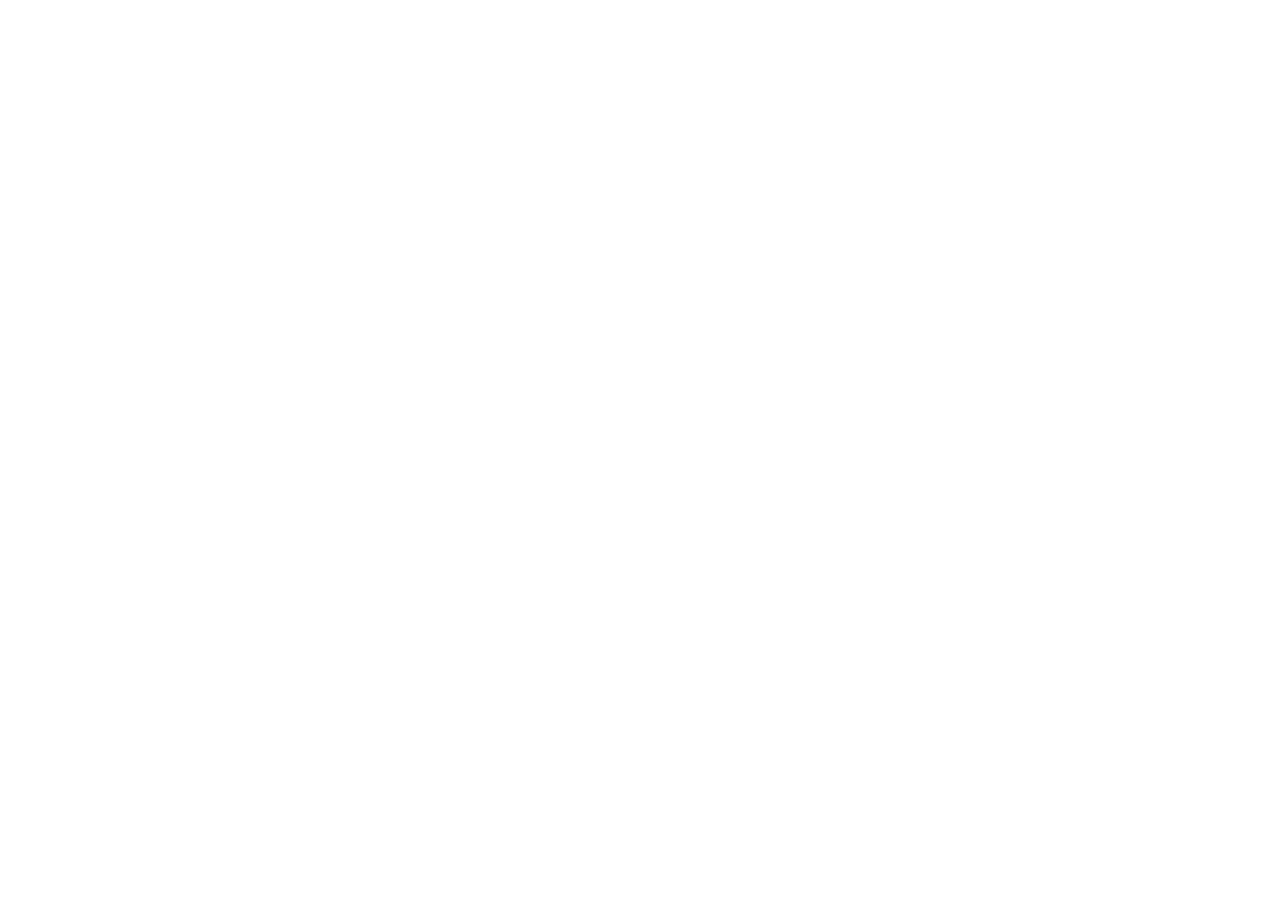
==== index.html @ 711f06e1 "first commit" ====
<!DOCTYPE html>
<html lang="en">

<head>
    <meta charset="UTF-8">
    <meta http-equiv="X-UA-Compatible" content="IE=edge">
    <meta name="viewport" content="width=device-width, initial-scale=1.0">
    <title>Document</title>
</head>

<body>

</body>

</html>
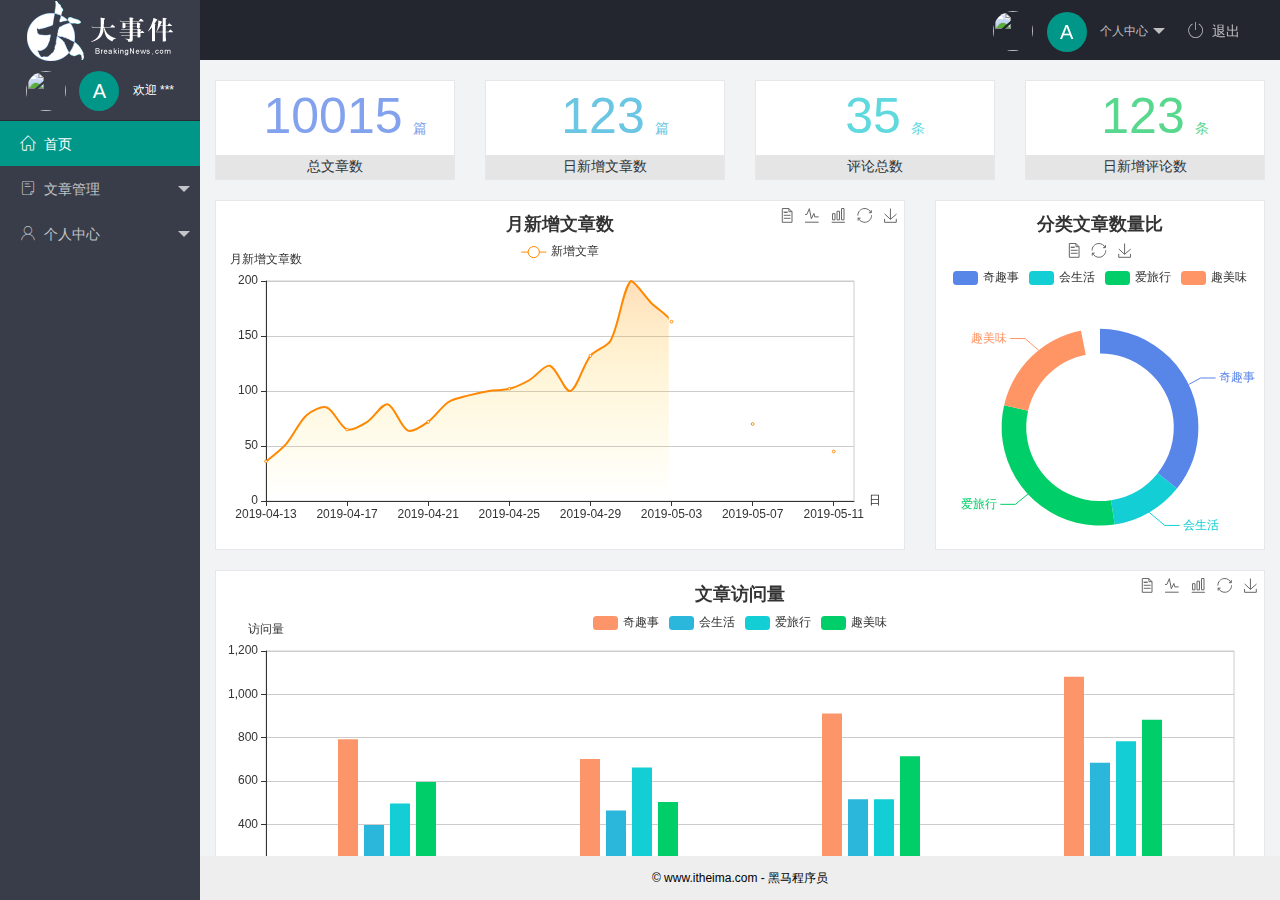
==== commit 2739ff09: "完成了首页制作" ====
--- a/index.html
+++ b/index.html
@@ -6,10 +6,90 @@
     <meta http-equiv="X-UA-Compatible" content="IE=edge">
     <meta name="viewport" content="width=device-width, initial-scale=1.0">
     <title>Document</title>
+    <link rel="stylesheet" href="./assets/lib/layui/css/layui.css">
+    <link rel="stylesheet" href="./assets/fonts/iconfont.css">
+    <link rel="stylesheet" href="./assets/css/index.css">
 </head>
 
 <body>
+    <div class="layui-layout layui-layout-admin">
+        <div class="layui-header">
+            <div class="layui-logo layui-hide-xs layui-bg-black">
+                <img src="./assets/images/logo.png" alt="">
+            </div>
+            <!-- 头部区域（可配合layui 已有的水平导航） -->
+            <ul class="layui-nav layui-layout-right">
+                <li class="layui-nav-item layui-hide layui-show-md-inline-block">
+                    <a class="userinfo" href="javascript:;">
+                        <img src="//tva1.sinaimg.cn/crop.0.0.118.118.180/5db11ff4gw1e77d3nqrv8j203b03cweg.jpg"
+                            class="layui-nav-img">
+                        <span class="text-avatar">A</span>
+                        个人中心
+                    </a>
+                    <dl class="layui-nav-child">
+                        <dd><a href="">基本资料</a></dd>
+                        <dd><a href="">更换头像</a></dd>
+                        <dd><a href="">重置密码</a></dd>
+                    </dl>
+                </li>
+                <li class="layui-nav-item" lay-header-event="menuRight" lay-unselect>
+                    <a href="javascript:;" id="btnLogout">
+                        <span class="iconfont icon-tuichu"></span>退出
+                    </a>
+                </li>
+            </ul>
+        </div>
 
+        <div class="layui-side layui-bg-black">
+            <div class="layui-side-scroll">
+                <div class="userinfo">
+                    <img src="//tva1.sinaimg.cn/crop.0.0.118.118.180/5db11ff4gw1e77d3nqrv8j203b03cweg.jpg"
+                        class="layui-nav-img">
+                    <span class="text-avatar">A</span>
+                    <span id="welcome">欢迎 ***</span>
+                </div>
+                <!-- 左侧导航区域（可配合layui已有的垂直导航） -->
+                <ul class="layui-nav layui-nav-tree" lay-shrink="all">
+                    <li class="layui-nav-item layui-this">
+                        <a href=" ./home/dashboard.html" target="fm">
+                            <span class="iconfont icon-home"></span>首页</a>
+                    </li>
+                    <li class="layui-nav-item">
+                        <a class="" href="javascript:;">
+                            <span class="iconfont icon-16"></span>文章管理</a>
+                        <dl class="layui-nav-child">
+                            <dd><a href="javascript:;"><i class="layui-icon layui-icon-app"></i>文章类别</a></dd>
+                            <dd><a href="javascript:;"><i class="layui-icon layui-icon-app"></i>文章列表</a></dd>
+                            <dd><a href="javascript:;"><i class="layui-icon layui-icon-app"></i>发布文章</a></dd>
+                        </dl>
+                    </li>
+                    <li class="layui-nav-item">
+                        <a href="javascript:;">
+                            <span class="iconfont icon-user"></span>个人中心</a>
+                        <dl class="layui-nav-child">
+                            <dd><a href="javascript:;"><i class="layui-icon layui-icon-app"></i>基本资料</a></dd>
+                            <dd><a href="javascript:;"><i class="layui-icon layui-icon-app"></i>更换头像</a></dd>
+                            <dd><a href="javascript:;"><i class="layui-icon layui-icon-app"></i>重置密码</a></dd>
+                        </dl>
+                    </li>
+                </ul>
+            </div>
+        </div>
+
+        <div class="layui-body">
+            <!-- 内容主体区域 -->
+            <iframe name="fm" src="./home/dashboard.html" frameborder="0"></iframe>
+        </div>
+
+        <div class="layui-footer">
+            <!-- 底部固定区域 -->
+            © www.itheima.com - 黑马程序员
+        </div>
+    </div>
+    <script src="./assets/lib/layui/layui.all.js"></script>
+    <script src="./assets/lib/jquery.js"></script>
+    <script src="./assets/js/baseAPI.js"></script>
+    <script src="./assets/js/index.js"></script>
 </body>
 
 </html>--- a/assets/lib/layui/css/layui.css
+++ b/assets/lib/layui/css/layui.css
@@ -0,0 +1,2 @@
+/** layui-v2.5.5 MIT License By https://www.layui.com */
+ .layui-inline,img{display:inline-block;vertical-align:middle}h1,h2,h3,h4,h5,h6{font-weight:400}.layui-edge,.layui-header,.layui-inline,.layui-main{position:relative}.layui-body,.layui-edge,.layui-elip{overflow:hidden}.layui-btn,.layui-edge,.layui-inline,img{vertical-align:middle}.layui-btn,.layui-disabled,.layui-icon,.layui-unselect{-moz-user-select:none;-webkit-user-select:none;-ms-user-select:none}.layui-elip,.layui-form-checkbox span,.layui-form-pane .layui-form-label{text-overflow:ellipsis;white-space:nowrap}.layui-breadcrumb,.layui-tree-btnGroup{visibility:hidden}blockquote,body,button,dd,div,dl,dt,form,h1,h2,h3,h4,h5,h6,input,li,ol,p,pre,td,textarea,th,ul{margin:0;padding:0;-webkit-tap-highlight-color:rgba(0,0,0,0)}a:active,a:hover{outline:0}img{border:none}li{list-style:none}table{border-collapse:collapse;border-spacing:0}h4,h5,h6{font-size:100%}button,input,optgroup,option,select,textarea{font-family:inherit;font-size:inherit;font-style:inherit;font-weight:inherit;outline:0}pre{white-space:pre-wrap;white-space:-moz-pre-wrap;white-space:-pre-wrap;white-space:-o-pre-wrap;word-wrap:break-word}body{line-height:24px;font:14px Helvetica Neue,Helvetica,PingFang SC,Tahoma,Arial,sans-serif}hr{height:1px;margin:10px 0;border:0;clear:both}a{color:#333;text-decoration:none}a:hover{color:#777}a cite{font-style:normal;*cursor:pointer}.layui-border-box,.layui-border-box *{box-sizing:border-box}.layui-box,.layui-box *{box-sizing:content-box}.layui-clear{clear:both;*zoom:1}.layui-clear:after{content:'\20';clear:both;*zoom:1;display:block;height:0}.layui-inline{*display:inline;*zoom:1}.layui-edge{display:inline-block;width:0;height:0;border-width:6px;border-style:dashed;border-color:transparent}.layui-edge-top{top:-4px;border-bottom-color:#999;border-bottom-style:solid}.layui-edge-right{border-left-color:#999;border-left-style:solid}.layui-edge-bottom{top:2px;border-top-color:#999;border-top-style:solid}.layui-edge-left{border-right-color:#999;border-right-style:solid}.layui-disabled,.layui-disabled:hover{color:#d2d2d2!important;cursor:not-allowed!important}.layui-circle{border-radius:100%}.layui-show{display:block!important}.layui-hide{display:none!important}@font-face{font-family:layui-icon;src:url(../font/iconfont.eot?v=250);src:url(../font/iconfont.eot?v=250#iefix) format('embedded-opentype'),url(../font/iconfont.woff2?v=250) format('woff2'),url(../font/iconfont.woff?v=250) format('woff'),url(../font/iconfont.ttf?v=250) format('truetype'),url(../font/iconfont.svg?v=250#layui-icon) format('svg')}.layui-icon{font-family:layui-icon!important;font-size:16px;font-style:normal;-webkit-font-smoothing:antialiased;-moz-osx-font-smoothing:grayscale}.layui-icon-reply-fill:before{content:"\e611"}.layui-icon-set-fill:before{content:"\e614"}.layui-icon-menu-fill:before{content:"\e60f"}.layui-icon-search:before{content:"\e615"}.layui-icon-share:before{content:"\e641"}.layui-icon-set-sm:before{content:"\e620"}.layui-icon-engine:before{content:"\e628"}.layui-icon-close:before{content:"\1006"}.layui-icon-close-fill:before{content:"\1007"}.layui-icon-chart-screen:before{content:"\e629"}.layui-icon-star:before{content:"\e600"}.layui-icon-circle-dot:before{content:"\e617"}.layui-icon-chat:before{content:"\e606"}.layui-icon-release:before{content:"\e609"}.layui-icon-list:before{content:"\e60a"}.layui-icon-chart:before{content:"\e62c"}.layui-icon-ok-circle:before{content:"\1005"}.layui-icon-layim-theme:before{content:"\e61b"}.layui-icon-table:before{content:"\e62d"}.layui-icon-right:before{content:"\e602"}.layui-icon-left:before{content:"\e603"}.layui-icon-cart-simple:before{content:"\e698"}.layui-icon-face-cry:before{content:"\e69c"}.layui-icon-face-smile:before{content:"\e6af"}.layui-icon-survey:before{content:"\e6b2"}.layui-icon-tree:before{content:"\e62e"}.layui-icon-upload-circle:before{content:"\e62f"}.layui-icon-add-circle:before{content:"\e61f"}.layui-icon-download-circle:before{content:"\e601"}.layui-icon-templeate-1:before{content:"\e630"}.layui-icon-util:before{content:"\e631"}.layui-icon-face-surprised:before{content:"\e664"}.layui-icon-edit:before{content:"\e642"}.layui-icon-speaker:before{content:"\e645"}.layui-icon-down:before{content:"\e61a"}.layui-icon-file:before{content:"\e621"}.layui-icon-layouts:before{content:"\e632"}.layui-icon-rate-half:before{content:"\e6c9"}.layui-icon-add-circle-fine:before{content:"\e608"}.layui-icon-prev-circle:before{content:"\e633"}.layui-icon-read:before{content:"\e705"}.layui-icon-404:before{content:"\e61c"}.layui-icon-carousel:before{content:"\e634"}.layui-icon-help:before{content:"\e607"}.layui-icon-code-circle:before{content:"\e635"}.layui-icon-water:before{content:"\e636"}.layui-icon-username:before{content:"\e66f"}.layui-icon-find-fill:before{content:"\e670"}.layui-icon-about:before{content:"\e60b"}.layui-icon-location:before{content:"\e715"}.layui-icon-up:before{content:"\e619"}.layui-icon-pause:before{content:"\e651"}.layui-icon-date:before{content:"\e637"}.layui-icon-layim-uploadfile:before{content:"\e61d"}.layui-icon-delete:before{content:"\e640"}.layui-icon-play:before{content:"\e652"}.layui-icon-top:before{content:"\e604"}.layui-icon-friends:before{content:"\e612"}.layui-icon-refresh-3:before{content:"\e9aa"}.layui-icon-ok:before{content:"\e605"}.layui-icon-layer:before{content:"\e638"}.layui-icon-face-smile-fine:before{content:"\e60c"}.layui-icon-dollar:before{content:"\e659"}.layui-icon-group:before{content:"\e613"}.layui-icon-layim-download:before{content:"\e61e"}.layui-icon-picture-fine:before{content:"\e60d"}.layui-icon-link:before{content:"\e64c"}.layui-icon-diamond:before{content:"\e735"}.layui-icon-log:before{content:"\e60e"}.layui-icon-rate-solid:before{content:"\e67a"}.layui-icon-fonts-del:before{content:"\e64f"}.layui-icon-unlink:before{content:"\e64d"}.layui-icon-fonts-clear:before{content:"\e639"}.layui-icon-triangle-r:before{content:"\e623"}.layui-icon-circle:before{content:"\e63f"}.layui-icon-radio:before{content:"\e643"}.layui-icon-align-center:before{content:"\e647"}.layui-icon-align-right:before{content:"\e648"}.layui-icon-align-left:before{content:"\e649"}.layui-icon-loading-1:before{content:"\e63e"}.layui-icon-return:before{content:"\e65c"}.layui-icon-fonts-strong:before{content:"\e62b"}.layui-icon-upload:before{content:"\e67c"}.layui-icon-dialogue:before{content:"\e63a"}.layui-icon-video:before{content:"\e6ed"}.layui-icon-headset:before{content:"\e6fc"}.layui-icon-cellphone-fine:before{content:"\e63b"}.layui-icon-add-1:before{content:"\e654"}.layui-icon-face-smile-b:before{content:"\e650"}.layui-icon-fonts-html:before{content:"\e64b"}.layui-icon-form:before{content:"\e63c"}.layui-icon-cart:before{content:"\e657"}.layui-icon-camera-fill:before{content:"\e65d"}.layui-icon-tabs:before{content:"\e62a"}.layui-icon-fonts-code:before{content:"\e64e"}.layui-icon-fire:before{content:"\e756"}.layui-icon-set:before{content:"\e716"}.layui-icon-fonts-u:before{content:"\e646"}.layui-icon-triangle-d:before{content:"\e625"}.layui-icon-tips:before{content:"\e702"}.layui-icon-picture:before{content:"\e64a"}.layui-icon-more-vertical:before{content:"\e671"}.layui-icon-flag:before{content:"\e66c"}.layui-icon-loading:before{content:"\e63d"}.layui-icon-fonts-i:before{content:"\e644"}.layui-icon-refresh-1:before{content:"\e666"}.layui-icon-rmb:before{content:"\e65e"}.layui-icon-home:before{content:"\e68e"}.layui-icon-user:before{content:"\e770"}.layui-icon-notice:before{content:"\e667"}.layui-icon-login-weibo:before{content:"\e675"}.layui-icon-voice:before{content:"\e688"}.layui-icon-upload-drag:before{content:"\e681"}.layui-icon-login-qq:before{content:"\e676"}.layui-icon-snowflake:before{content:"\e6b1"}.layui-icon-file-b:before{content:"\e655"}.layui-icon-template:before{content:"\e663"}.layui-icon-auz:before{content:"\e672"}.layui-icon-console:before{content:"\e665"}.layui-icon-app:before{content:"\e653"}.layui-icon-prev:before{content:"\e65a"}.layui-icon-website:before{content:"\e7ae"}.layui-icon-next:before{content:"\e65b"}.layui-icon-component:before{content:"\e857"}.layui-icon-more:before{content:"\e65f"}.layui-icon-login-wechat:before{content:"\e677"}.layui-icon-shrink-right:before{content:"\e668"}.layui-icon-spread-left:before{content:"\e66b"}.layui-icon-camera:before{content:"\e660"}.layui-icon-note:before{content:"\e66e"}.layui-icon-refresh:before{content:"\e669"}.layui-icon-female:before{content:"\e661"}.layui-icon-male:before{content:"\e662"}.layui-icon-password:before{content:"\e673"}.layui-icon-senior:before{content:"\e674"}.layui-icon-theme:before{content:"\e66a"}.layui-icon-tread:before{content:"\e6c5"}.layui-icon-praise:before{content:"\e6c6"}.layui-icon-star-fill:before{content:"\e658"}.layui-icon-rate:before{content:"\e67b"}.layui-icon-template-1:before{content:"\e656"}.layui-icon-vercode:before{content:"\e679"}.layui-icon-cellphone:before{content:"\e678"}.layui-icon-screen-full:before{content:"\e622"}.layui-icon-screen-restore:before{content:"\e758"}.layui-icon-cols:before{content:"\e610"}.layui-icon-export:before{content:"\e67d"}.layui-icon-print:before{content:"\e66d"}.layui-icon-slider:before{content:"\e714"}.layui-icon-addition:before{content:"\e624"}.layui-icon-subtraction:before{content:"\e67e"}.layui-icon-service:before{content:"\e626"}.layui-icon-transfer:before{content:"\e691"}.layui-main{width:1140px;margin:0 auto}.layui-header{z-index:1000;height:60px}.layui-header a:hover{transition:all .5s;-webkit-transition:all .5s}.layui-side{position:fixed;left:0;top:0;bottom:0;z-index:999;width:200px;overflow-x:hidden}.layui-side-scroll{position:relative;width:220px;height:100%;overflow-x:hidden}.layui-body{position:absolute;left:200px;right:0;top:0;bottom:0;z-index:998;width:auto;overflow-y:auto;box-sizing:border-box}.layui-layout-body{overflow:hidden}.layui-layout-admin .layui-header{background-color:#23262E}.layui-layout-admin .layui-side{top:60px;width:200px;overflow-x:hidden}.layui-layout-admin .layui-body{position:fixed;top:60px;bottom:44px}.layui-layout-admin .layui-main{width:auto;margin:0 15px}.layui-layout-admin .layui-footer{position:fixed;left:200px;right:0;bottom:0;height:44px;line-height:44px;padding:0 15px;background-color:#eee}.layui-layout-admin .layui-logo{position:absolute;left:0;top:0;width:200px;height:100%;line-height:60px;text-align:center;color:#009688;font-size:16px}.layui-layout-admin .layui-header .layui-nav{background:0 0}.layui-layout-left{position:absolute!important;left:200px;top:0}.layui-layout-right{position:absolute!important;right:0;top:0}.layui-container{position:relative;margin:0 auto;padding:0 15px;box-sizing:border-box}.layui-fluid{position:relative;margin:0 auto;padding:0 15px}.layui-row:after,.layui-row:before{content:'';display:block;clear:both}.layui-col-lg1,.layui-col-lg10,.layui-col-lg11,.layui-col-lg12,.layui-col-lg2,.layui-col-lg3,.layui-col-lg4,.layui-col-lg5,.layui-col-lg6,.layui-col-lg7,.layui-col-lg8,.layui-col-lg9,.layui-col-md1,.layui-col-md10,.layui-col-md11,.layui-col-md12,.layui-col-md2,.layui-col-md3,.layui-col-md4,.layui-col-md5,.layui-col-md6,.layui-col-md7,.layui-col-md8,.layui-col-md9,.layui-col-sm1,.layui-col-sm10,.layui-col-sm11,.layui-col-sm12,.layui-col-sm2,.layui-col-sm3,.layui-col-sm4,.layui-col-sm5,.layui-col-sm6,.layui-col-sm7,.layui-col-sm8,.layui-col-sm9,.layui-col-xs1,.layui-col-xs10,.layui-col-xs11,.layui-col-xs12,.layui-col-xs2,.layui-col-xs3,.layui-col-xs4,.layui-col-xs5,.layui-col-xs6,.layui-col-xs7,.layui-col-xs8,.layui-col-xs9{position:relative;display:block;box-sizing:border-box}.layui-col-xs1,.layui-col-xs10,.layui-col-xs11,.layui-col-xs12,.layui-col-xs2,.layui-col-xs3,.layui-col-xs4,.layui-col-xs5,.layui-col-xs6,.layui-col-xs7,.layui-col-xs8,.layui-col-xs9{float:left}.layui-col-xs1{width:8.33333333%}.layui-col-xs2{width:16.66666667%}.layui-col-xs3{width:25%}.layui-col-xs4{width:33.33333333%}.layui-col-xs5{width:41.66666667%}.layui-col-xs6{width:50%}.layui-col-xs7{width:58.33333333%}.layui-col-xs8{width:66.66666667%}.layui-col-xs9{width:75%}.layui-col-xs10{width:83.33333333%}.layui-col-xs11{width:91.66666667%}.layui-col-xs12{width:100%}.layui-col-xs-offset1{margin-left:8.33333333%}.layui-col-xs-offset2{margin-left:16.66666667%}.layui-col-xs-offset3{margin-left:25%}.layui-col-xs-offset4{margin-left:33.33333333%}.layui-col-xs-offset5{margin-left:41.66666667%}.layui-col-xs-offset6{margin-left:50%}.layui-col-xs-offset7{margin-left:58.33333333%}.layui-col-xs-offset8{margin-left:66.66666667%}.layui-col-xs-offset9{margin-left:75%}.layui-col-xs-offset10{margin-left:83.33333333%}.layui-col-xs-offset11{margin-left:91.66666667%}.layui-col-xs-offset12{margin-left:100%}@media screen and (max-width:768px){.layui-hide-xs{display:none!important}.layui-show-xs-block{display:block!important}.layui-show-xs-inline{display:inline!important}.layui-show-xs-inline-block{display:inline-block!important}}@media screen and (min-width:768px){.layui-container{width:750px}.layui-hide-sm{display:none!important}.layui-show-sm-block{display:block!important}.layui-show-sm-inline{display:inline!important}.layui-show-sm-inline-block{display:inline-block!important}.layui-col-sm1,.layui-col-sm10,.layui-col-sm11,.layui-col-sm12,.layui-col-sm2,.layui-col-sm3,.layui-col-sm4,.layui-col-sm5,.layui-col-sm6,.layui-col-sm7,.layui-col-sm8,.layui-col-sm9{float:left}.layui-col-sm1{width:8.33333333%}.layui-col-sm2{width:16.66666667%}.layui-col-sm3{width:25%}.layui-col-sm4{width:33.33333333%}.layui-col-sm5{width:41.66666667%}.layui-col-sm6{width:50%}.layui-col-sm7{width:58.33333333%}.layui-col-sm8{width:66.66666667%}.layui-col-sm9{width:75%}.layui-col-sm10{width:83.33333333%}.layui-col-sm11{width:91.66666667%}.layui-col-sm12{width:100%}.layui-col-sm-offset1{margin-left:8.33333333%}.layui-col-sm-offset2{margin-left:16.66666667%}.layui-col-sm-offset3{margin-left:25%}.layui-col-sm-offset4{margin-left:33.33333333%}.layui-col-sm-offset5{margin-left:41.66666667%}.layui-col-sm-offset6{margin-left:50%}.layui-col-sm-offset7{margin-left:58.33333333%}.layui-col-sm-offset8{margin-left:66.66666667%}.layui-col-sm-offset9{margin-left:75%}.layui-col-sm-offset10{margin-left:83.33333333%}.layui-col-sm-offset11{margin-left:91.66666667%}.layui-col-sm-offset12{margin-left:100%}}@media screen and (min-width:992px){.layui-container{width:970px}.layui-hide-md{display:none!important}.layui-show-md-block{display:block!important}.layui-show-md-inline{display:inline!important}.layui-show-md-inline-block{display:inline-block!important}.layui-col-md1,.layui-col-md10,.layui-col-md11,.layui-col-md12,.layui-col-md2,.layui-col-md3,.layui-col-md4,.layui-col-md5,.layui-col-md6,.layui-col-md7,.layui-col-md8,.layui-col-md9{float:left}.layui-col-md1{width:8.33333333%}.layui-col-md2{width:16.66666667%}.layui-col-md3{width:25%}.layui-col-md4{width:33.33333333%}.layui-col-md5{width:41.66666667%}.layui-col-md6{width:50%}.layui-col-md7{width:58.33333333%}.layui-col-md8{width:66.66666667%}.layui-col-md9{width:75%}.layui-col-md10{width:83.33333333%}.layui-col-md11{width:91.66666667%}.layui-col-md12{width:100%}.layui-col-md-offset1{margin-left:8.33333333%}.layui-col-md-offset2{margin-left:16.66666667%}.layui-col-md-offset3{margin-left:25%}.layui-col-md-offset4{margin-left:33.33333333%}.layui-col-md-offset5{margin-left:41.66666667%}.layui-col-md-offset6{margin-left:50%}.layui-col-md-offset7{margin-left:58.33333333%}.layui-col-md-offset8{margin-left:66.66666667%}.layui-col-md-offset9{margin-left:75%}.layui-col-md-offset10{margin-left:83.33333333%}.layui-col-md-offset11{margin-left:91.66666667%}.layui-col-md-offset12{margin-left:100%}}@media screen and (min-width:1200px){.layui-container{width:1170px}.layui-hide-lg{display:none!important}.layui-show-lg-block{display:block!important}.layui-show-lg-inline{display:inline!important}.layui-show-lg-inline-block{display:inline-block!important}.layui-col-lg1,.layui-col-lg10,.layui-col-lg11,.layui-col-lg12,.layui-col-lg2,.layui-col-lg3,.layui-col-lg4,.layui-col-lg5,.layui-col-lg6,.layui-col-lg7,.layui-col-lg8,.layui-col-lg9{float:left}.layui-col-lg1{width:8.33333333%}.layui-col-lg2{width:16.66666667%}.layui-col-lg3{width:25%}.layui-col-lg4{width:33.33333333%}.layui-col-lg5{width:41.66666667%}.layui-col-lg6{width:50%}.layui-col-lg7{width:58.33333333%}.layui-col-lg8{width:66.66666667%}.layui-col-lg9{width:75%}.layui-col-lg10{width:83.33333333%}.layui-col-lg11{width:91.66666667%}.layui-col-lg12{width:100%}.layui-col-lg-offset1{margin-left:8.33333333%}.layui-col-lg-offset2{margin-left:16.66666667%}.layui-col-lg-offset3{margin-left:25%}.layui-col-lg-offset4{margin-left:33.33333333%}.layui-col-lg-offset5{margin-left:41.66666667%}.layui-col-lg-offset6{margin-left:50%}.layui-col-lg-offset7{margin-left:58.33333333%}.layui-col-lg-offset8{margin-left:66.66666667%}.layui-col-lg-offset9{margin-left:75%}.layui-col-lg-offset10{margin-left:83.33333333%}.layui-col-lg-offset11{margin-left:91.66666667%}.layui-col-lg-offset12{margin-left:100%}}.layui-col-space1{margin:-.5px}.layui-col-space1>*{padding:.5px}.layui-col-space3{margin:-1.5px}.layui-col-space3>*{padding:1.5px}.layui-col-space5{margin:-2.5px}.layui-col-space5>*{padding:2.5px}.layui-col-space8{margin:-3.5px}.layui-col-space8>*{padding:3.5px}.layui-col-space10{margin:-5px}.layui-col-space10>*{padding:5px}.layui-col-space12{margin:-6px}.layui-col-space12>*{padding:6px}.layui-col-space15{margin:-7.5px}.layui-col-space15>*{padding:7.5px}.layui-col-space18{margin:-9px}.layui-col-space18>*{padding:9px}.layui-col-space20{margin:-10px}.layui-col-space20>*{padding:10px}.layui-col-space22{margin:-11px}.layui-col-space22>*{padding:11px}.layui-col-space25{margin:-12.5px}.layui-col-space25>*{padding:12.5px}.layui-col-space30{margin:-15px}.layui-col-space30>*{padding:15px}.layui-btn,.layui-input,.layui-select,.layui-textarea,.layui-upload-button{outline:0;-webkit-appearance:none;transition:all .3s;-webkit-transition:all .3s;box-sizing:border-box}.layui-elem-quote{margin-bottom:10px;padding:15px;line-height:22px;border-left:5px solid #009688;border-radius:0 2px 2px 0;background-color:#f2f2f2}.layui-quote-nm{border-style:solid;border-width:1px 1px 1px 5px;background:0 0}.layui-elem-field{margin-bottom:10px;padding:0;border-width:1px;border-style:solid}.layui-elem-field legend{margin-left:20px;padding:0 10px;font-size:20px;font-weight:300}.layui-field-title{margin:10px 0 20px;border-width:1px 0 0}.layui-field-box{padding:10px 15px}.layui-field-title .layui-field-box{padding:10px 0}.layui-progress{position:relative;height:6px;border-radius:20px;background-color:#e2e2e2}.layui-progress-bar{position:absolute;left:0;top:0;width:0;max-width:100%;height:6px;border-radius:20px;text-align:right;background-color:#5FB878;transition:all .3s;-webkit-transition:all .3s}.layui-progress-big,.layui-progress-big .layui-progress-bar{height:18px;line-height:18px}.layui-progress-text{position:relative;top:-20px;line-height:18px;font-size:12px;color:#666}.layui-progress-big .layui-progress-text{position:static;padding:0 10px;color:#fff}.layui-collapse{border-width:1px;border-style:solid;border-radius:2px}.layui-colla-content,.layui-colla-item{border-top-width:1px;border-top-style:solid}.layui-colla-item:first-child{border-top:none}.layui-colla-title{position:relative;height:42px;line-height:42px;padding:0 15px 0 35px;color:#333;background-color:#f2f2f2;cursor:pointer;font-size:14px;overflow:hidden}.layui-colla-content{display:none;padding:10px 15px;line-height:22px;color:#666}.layui-colla-icon{position:absolute;left:15px;top:0;font-size:14px}.layui-card{margin-bottom:15px;border-radius:2px;background-color:#fff;box-shadow:0 1px 2px 0 rgba(0,0,0,.05)}.layui-card:last-child{margin-bottom:0}.layui-card-header{position:relative;height:42px;line-height:42px;padding:0 15px;border-bottom:1px solid #f6f6f6;color:#333;border-radius:2px 2px 0 0;font-size:14px}.layui-bg-black,.layui-bg-blue,.layui-bg-cyan,.layui-bg-green,.layui-bg-orange,.layui-bg-red{color:#fff!important}.layui-card-body{position:relative;padding:10px 15px;line-height:24px}.layui-card-body[pad15]{padding:15px}.layui-card-body[pad20]{padding:20px}.layui-card-body .layui-table{margin:5px 0}.layui-card .layui-tab{margin:0}.layui-panel-window{position:relative;padding:15px;border-radius:0;border-top:5px solid #E6E6E6;background-color:#fff}.layui-auxiliar-moving{position:fixed;left:0;right:0;top:0;bottom:0;width:100%;height:100%;background:0 0;z-index:9999999999}.layui-form-label,.layui-form-mid,.layui-form-select,.layui-input-block,.layui-input-inline,.layui-textarea{position:relative}.layui-bg-red{background-color:#FF5722!important}.layui-bg-orange{background-color:#FFB800!important}.layui-bg-green{background-color:#009688!important}.layui-bg-cyan{background-color:#2F4056!important}.layui-bg-blue{background-color:#1E9FFF!important}.layui-bg-black{background-color:#393D49!important}.layui-bg-gray{background-color:#eee!important;color:#666!important}.layui-badge-rim,.layui-colla-content,.layui-colla-item,.layui-collapse,.layui-elem-field,.layui-form-pane .layui-form-item[pane],.layui-form-pane .layui-form-label,.layui-input,.layui-layedit,.layui-layedit-tool,.layui-quote-nm,.layui-select,.layui-tab-bar,.layui-tab-card,.layui-tab-title,.layui-tab-title .layui-this:after,.layui-textarea{border-color:#e6e6e6}.layui-timeline-item:before,hr{background-color:#e6e6e6}.layui-text{line-height:22px;font-size:14px;color:#666}.layui-text h1,.layui-text h2,.layui-text h3{font-weight:500;color:#333}.layui-text h1{font-size:30px}.layui-text h2{font-size:24px}.layui-text h3{font-size:18px}.layui-text a:not(.layui-btn){color:#01AAED}.layui-text a:not(.layui-btn):hover{text-decoration:underline}.layui-text ul{padding:5px 0 5px 15px}.layui-text ul li{margin-top:5px;list-style-type:disc}.layui-text em,.layui-word-aux{color:#999!important;padding:0 5px!important}.layui-btn{display:inline-block;height:38px;line-height:38px;padding:0 18px;background-color:#009688;color:#fff;white-space:nowrap;text-align:center;font-size:14px;border:none;border-radius:2px;cursor:pointer}.layui-btn:hover{opacity:.8;filter:alpha(opacity=80);color:#fff}.layui-btn:active{opacity:1;filter:alpha(opacity=100)}.layui-btn+.layui-btn{margin-left:10px}.layui-btn-container{font-size:0}.layui-btn-container .layui-btn{margin-right:10px;margin-bottom:10px}.layui-btn-container .layui-btn+.layui-btn{margin-left:0}.layui-table .layui-btn-container .layui-btn{margin-bottom:9px}.layui-btn-radius{border-radius:100px}.layui-btn .layui-icon{margin-right:3px;font-size:18px;vertical-align:bottom;vertical-align:middle\9}.layui-btn-primary{border:1px solid #C9C9C9;background-color:#fff;color:#555}.layui-btn-primary:hover{border-color:#009688;color:#333}.layui-btn-normal{background-color:#1E9FFF}.layui-btn-warm{background-color:#FFB800}.layui-btn-danger{background-color:#FF5722}.layui-btn-checked{background-color:#5FB878}.layui-btn-disabled,.layui-btn-disabled:active,.layui-btn-disabled:hover{border:1px solid #e6e6e6;background-color:#FBFBFB;color:#C9C9C9;cursor:not-allowed;opacity:1}.layui-btn-lg{height:44px;line-height:44px;padding:0 25px;font-size:16px}.layui-btn-sm{height:30px;line-height:30px;padding:0 10px;font-size:12px}.layui-btn-sm i{font-size:16px!important}.layui-btn-xs{height:22px;line-height:22px;padding:0 5px;font-size:12px}.layui-btn-xs i{font-size:14px!important}.layui-btn-group{display:inline-block;vertical-align:middle;font-size:0}.layui-btn-group .layui-btn{margin-left:0!important;margin-right:0!important;border-left:1px solid rgba(255,255,255,.5);border-radius:0}.layui-btn-group .layui-btn-primary{border-left:none}.layui-btn-group .layui-btn-primary:hover{border-color:#C9C9C9;color:#009688}.layui-btn-group .layui-btn:first-child{border-left:none;border-radius:2px 0 0 2px}.layui-btn-group .layui-btn-primary:first-child{border-left:1px solid #c9c9c9}.layui-btn-group .layui-btn:last-child{border-radius:0 2px 2px 0}.layui-btn-group .layui-btn+.layui-btn{margin-left:0}.layui-btn-group+.layui-btn-group{margin-left:10px}.layui-btn-fluid{width:100%}.layui-input,.layui-select,.layui-textarea{height:38px;line-height:1.3;line-height:38px\9;border-width:1px;border-style:solid;background-color:#fff;border-radius:2px}.layui-input::-webkit-input-placeholder,.layui-select::-webkit-input-placeholder,.layui-textarea::-webkit-input-placeholder{line-height:1.3}.layui-input,.layui-textarea{display:block;width:100%;padding-left:10px}.layui-input:hover,.layui-textarea:hover{border-color:#D2D2D2!important}.layui-input:focus,.layui-textarea:focus{border-color:#C9C9C9!important}.layui-textarea{min-height:100px;height:auto;line-height:20px;padding:6px 10px;resize:vertical}.layui-select{padding:0 10px}.layui-form input[type=checkbox],.layui-form input[type=radio],.layui-form select{display:none}.layui-form [lay-ignore]{display:initial}.layui-form-item{margin-bottom:15px;clear:both;*zoom:1}.layui-form-item:after{content:'\20';clear:both;*zoom:1;display:block;height:0}.layui-form-label{float:left;display:block;padding:9px 15px;width:80px;font-weight:400;line-height:20px;text-align:right}.layui-form-label-col{display:block;float:none;padding:9px 0;line-height:20px;text-align:left}.layui-form-item .layui-inline{margin-bottom:5px;margin-right:10px}.layui-input-block{margin-left:110px;min-height:36px}.layui-input-inline{display:inline-block;vertical-align:middle}.layui-form-item .layui-input-inline{float:left;width:190px;margin-right:10px}.layui-form-text .layui-input-inline{width:auto}.layui-form-mid{float:left;display:block;padding:9px 0!important;line-height:20px;margin-right:10px}.layui-form-danger+.layui-form-select .layui-input,.layui-form-danger:focus{border-color:#FF5722!important}.layui-form-select .layui-input{padding-right:30px;cursor:pointer}.layui-form-select .layui-edge{position:absolute;right:10px;top:50%;margin-top:-3px;cursor:pointer;border-width:6px;border-top-color:#c2c2c2;border-top-style:solid;transition:all .3s;-webkit-transition:all .3s}.layui-form-select dl{display:none;position:absolute;left:0;top:42px;padding:5px 0;z-index:899;min-width:100%;border:1px solid #d2d2d2;max-height:300px;overflow-y:auto;background-color:#fff;border-radius:2px;box-shadow:0 2px 4px rgba(0,0,0,.12);box-sizing:border-box}.layui-form-select dl dd,.layui-form-select dl dt{padding:0 10px;line-height:36px;white-space:nowrap;overflow:hidden;text-overflow:ellipsis}.layui-form-select dl dt{font-size:12px;color:#999}.layui-form-select dl dd{cursor:pointer}.layui-form-select dl dd:hover{background-color:#f2f2f2;-webkit-transition:.5s all;transition:.5s all}.layui-form-select .layui-select-group dd{padding-left:20px}.layui-form-select dl dd.layui-select-tips{padding-left:10px!important;color:#999}.layui-form-select dl dd.layui-this{background-color:#5FB878;color:#fff}.layui-form-checkbox,.layui-form-select dl dd.layui-disabled{background-color:#fff}.layui-form-selected dl{display:block}.layui-form-checkbox,.layui-form-checkbox *,.layui-form-switch{display:inline-block;vertical-align:middle}.layui-form-selected .layui-edge{margin-top:-9px;-webkit-transform:rotate(180deg);transform:rotate(180deg);margin-top:-3px\9}:root .layui-form-selected .layui-edge{margin-top:-9px\0/IE9}.layui-form-selectup dl{top:auto;bottom:42px}.layui-select-none{margin:5px 0;text-align:center;color:#999}.layui-select-disabled .layui-disabled{border-color:#eee!important}.layui-select-disabled .layui-edge{border-top-color:#d2d2d2}.layui-form-checkbox{position:relative;height:30px;line-height:30px;margin-right:10px;padding-right:30px;cursor:pointer;font-size:0;-webkit-transition:.1s linear;transition:.1s linear;box-sizing:border-box}.layui-form-checkbox span{padding:0 10px;height:100%;font-size:14px;border-radius:2px 0 0 2px;background-color:#d2d2d2;color:#fff;overflow:hidden}.layui-form-checkbox:hover span{background-color:#c2c2c2}.layui-form-checkbox i{position:absolute;right:0;top:0;width:30px;height:28px;border:1px solid #d2d2d2;border-left:none;border-radius:0 2px 2px 0;color:#fff;font-size:20px;text-align:center}.layui-form-checkbox:hover i{border-color:#c2c2c2;color:#c2c2c2}.layui-form-checked,.layui-form-checked:hover{border-color:#5FB878}.layui-form-checked span,.layui-form-checked:hover span{background-color:#5FB878}.layui-form-checked i,.layui-form-checked:hover i{color:#5FB878}.layui-form-item .layui-form-checkbox{margin-top:4px}.layui-form-checkbox[lay-skin=primary]{height:auto!important;line-height:normal!important;min-width:18px;min-height:18px;border:none!important;margin-right:0;padding-left:28px;padding-right:0;background:0 0}.layui-form-checkbox[lay-skin=primary] span{padding-left:0;padding-right:15px;line-height:18px;background:0 0;color:#666}.layui-form-checkbox[lay-skin=primary] i{right:auto;left:0;width:16px;height:16px;line-height:16px;border:1px solid #d2d2d2;font-size:12px;border-radius:2px;background-color:#fff;-webkit-transition:.1s linear;transition:.1s linear}.layui-form-checkbox[lay-skin=primary]:hover i{border-color:#5FB878;color:#fff}.layui-form-checked[lay-skin=primary] i{border-color:#5FB878!important;background-color:#5FB878;color:#fff}.layui-checkbox-disbaled[lay-skin=primary] span{background:0 0!important;color:#c2c2c2}.layui-checkbox-disbaled[lay-skin=primary]:hover i{border-color:#d2d2d2}.layui-form-item .layui-form-checkbox[lay-skin=primary]{margin-top:10px}.layui-form-switch{position:relative;height:22px;line-height:22px;min-width:35px;padding:0 5px;margin-top:8px;border:1px solid #d2d2d2;border-radius:20px;cursor:pointer;background-color:#fff;-webkit-transition:.1s linear;transition:.1s linear}.layui-form-switch i{position:absolute;left:5px;top:3px;width:16px;height:16px;border-radius:20px;background-color:#d2d2d2;-webkit-transition:.1s linear;transition:.1s linear}.layui-form-switch em{position:relative;top:0;width:25px;margin-left:21px;padding:0!important;text-align:center!important;color:#999!important;font-style:normal!important;font-size:12px}.layui-form-onswitch{border-color:#5FB878;background-color:#5FB878}.layui-checkbox-disbaled,.layui-checkbox-disbaled i{border-color:#e2e2e2!important}.layui-form-onswitch i{left:100%;margin-left:-21px;background-color:#fff}.layui-form-onswitch em{margin-left:5px;margin-right:21px;color:#fff!important}.layui-checkbox-disbaled span{background-color:#e2e2e2!important}.layui-checkbox-disbaled:hover i{color:#fff!important}[lay-radio]{display:none}.layui-form-radio,.layui-form-radio *{display:inline-block;vertical-align:middle}.layui-form-radio{line-height:28px;margin:6px 10px 0 0;padding-right:10px;cursor:pointer;font-size:0}.layui-form-radio *{font-size:14px}.layui-form-radio>i{margin-right:8px;font-size:22px;color:#c2c2c2}.layui-form-radio>i:hover,.layui-form-radioed>i{color:#5FB878}.layui-radio-disbaled>i{color:#e2e2e2!important}.layui-form-pane .layui-form-label{width:110px;padding:8px 15px;height:38px;line-height:20px;border-width:1px;border-style:solid;border-radius:2px 0 0 2px;text-align:center;background-color:#FBFBFB;overflow:hidden;box-sizing:border-box}.layui-form-pane .layui-input-inline{margin-left:-1px}.layui-form-pane .layui-input-block{margin-left:110px;left:-1px}.layui-form-pane .layui-input{border-radius:0 2px 2px 0}.layui-form-pane .layui-form-text .layui-form-label{float:none;width:100%;border-radius:2px;box-sizing:border-box;text-align:left}.layui-form-pane .layui-form-text .layui-input-inline{display:block;margin:0;top:-1px;clear:both}.layui-form-pane .layui-form-text .layui-input-block{margin:0;left:0;top:-1px}.layui-form-pane .layui-form-text .layui-textarea{min-height:100px;border-radius:0 0 2px 2px}.layui-form-pane .layui-form-checkbox{margin:4px 0 4px 10px}.layui-form-pane .layui-form-radio,.layui-form-pane .layui-form-switch{margin-top:6px;margin-left:10px}.layui-form-pane .layui-form-item[pane]{position:relative;border-width:1px;border-style:solid}.layui-form-pane .layui-form-item[pane] .layui-form-label{position:absolute;left:0;top:0;height:100%;border-width:0 1px 0 0}.layui-form-pane .layui-form-item[pane] .layui-input-inline{margin-left:110px}@media screen and (max-width:450px){.layui-form-item .layui-form-label{text-overflow:ellipsis;overflow:hidden;white-space:nowrap}.layui-form-item .layui-inline{display:block;margin-right:0;margin-bottom:20px;clear:both}.layui-form-item .layui-inline:after{content:'\20';clear:both;display:block;height:0}.layui-form-item .layui-input-inline{display:block;float:none;left:-3px;width:auto;margin:0 0 10px 112px}.layui-form-item .layui-input-inline+.layui-form-mid{margin-left:110px;top:-5px;padding:0}.layui-form-item .layui-form-checkbox{margin-right:5px;margin-bottom:5px}}.layui-layedit{border-width:1px;border-style:solid;border-radius:2px}.layui-layedit-tool{padding:3px 5px;border-bottom-width:1px;border-bottom-style:solid;font-size:0}.layedit-tool-fixed{position:fixed;top:0;border-top:1px solid #e2e2e2}.layui-layedit-tool .layedit-tool-mid,.layui-layedit-tool .layui-icon{display:inline-block;vertical-align:middle;text-align:center;font-size:14px}.layui-layedit-tool .layui-icon{position:relative;width:32px;height:30px;line-height:30px;margin:3px 5px;color:#777;cursor:pointer;border-radius:2px}.layui-layedit-tool .layui-icon:hover{color:#393D49}.layui-layedit-tool .layui-icon:active{color:#000}.layui-layedit-tool .layedit-tool-active{background-color:#e2e2e2;color:#000}.layui-layedit-tool .layui-disabled,.layui-layedit-tool .layui-disabled:hover{color:#d2d2d2;cursor:not-allowed}.layui-layedit-tool .layedit-tool-mid{width:1px;height:18px;margin:0 10px;background-color:#d2d2d2}.layedit-tool-html{width:50px!important;font-size:30px!important}.layedit-tool-b,.layedit-tool-code,.layedit-tool-help{font-size:16px!important}.layedit-tool-d,.layedit-tool-face,.layedit-tool-image,.layedit-tool-unlink{font-size:18px!important}.layedit-tool-image input{position:absolute;font-size:0;left:0;top:0;width:100%;height:100%;opacity:.01;filter:Alpha(opacity=1);cursor:pointer}.layui-layedit-iframe iframe{display:block;width:100%}#LAY_layedit_code{overflow:hidden}.layui-laypage{display:inline-block;*display:inline;*zoom:1;vertical-align:middle;margin:10px 0;font-size:0}.layui-laypage>a:first-child,.layui-laypage>a:first-child em{border-radius:2px 0 0 2px}.layui-laypage>a:last-child,.layui-laypage>a:last-child em{border-radius:0 2px 2px 0}.layui-laypage>:first-child{margin-left:0!important}.layui-laypage>:last-child{margin-right:0!important}.layui-laypage a,.layui-laypage button,.layui-laypage input,.layui-laypage select,.layui-laypage span{border:1px solid #e2e2e2}.layui-laypage a,.layui-laypage span{display:inline-block;*display:inline;*zoom:1;vertical-align:middle;padding:0 15px;height:28px;line-height:28px;margin:0 -1px 5px 0;background-color:#fff;color:#333;font-size:12px}.layui-flow-more a *,.layui-laypage input,.layui-table-view select[lay-ignore]{display:inline-block}.layui-laypage a:hover{color:#009688}.layui-laypage em{font-style:normal}.layui-laypage .layui-laypage-spr{color:#999;font-weight:700}.layui-laypage a{text-decoration:none}.layui-laypage .layui-laypage-curr{position:relative}.layui-laypage .layui-laypage-curr em{position:relative;color:#fff}.layui-laypage .layui-laypage-curr .layui-laypage-em{position:absolute;left:-1px;top:-1px;padding:1px;width:100%;height:100%;background-color:#009688}.layui-laypage-em{border-radius:2px}.layui-laypage-next em,.layui-laypage-prev em{font-family:Sim sun;font-size:16px}.layui-laypage .layui-laypage-count,.layui-laypage .layui-laypage-limits,.layui-laypage .layui-laypage-refresh,.layui-laypage .layui-laypage-skip{margin-left:10px;margin-right:10px;padding:0;border:none}.layui-laypage .layui-laypage-limits,.layui-laypage .layui-laypage-refresh{vertical-align:top}.layui-laypage .layui-laypage-refresh i{font-size:18px;cursor:pointer}.layui-laypage select{height:22px;padding:3px;border-radius:2px;cursor:pointer}.layui-laypage .layui-laypage-skip{height:30px;line-height:30px;color:#999}.layui-laypage button,.layui-laypage input{height:30px;line-height:30px;border-radius:2px;vertical-align:top;background-color:#fff;box-sizing:border-box}.layui-laypage input{width:40px;margin:0 10px;padding:0 3px;text-align:center}.layui-laypage input:focus,.layui-laypage select:focus{border-color:#009688!important}.layui-laypage button{margin-left:10px;padding:0 10px;cursor:pointer}.layui-table,.layui-table-view{margin:10px 0}.layui-flow-more{margin:10px 0;text-align:center;color:#999;font-size:14px}.layui-flow-more a{height:32px;line-height:32px}.layui-flow-more a *{vertical-align:top}.layui-flow-more a cite{padding:0 20px;border-radius:3px;background-color:#eee;color:#333;font-style:normal}.layui-flow-more a cite:hover{opacity:.8}.layui-flow-more a i{font-size:30px;color:#737383}.layui-table{width:100%;background-color:#fff;color:#666}.layui-table tr{transition:all .3s;-webkit-transition:all .3s}.layui-table th{text-align:left;font-weight:400}.layui-table tbody tr:hover,.layui-table thead tr,.layui-table-click,.layui-table-header,.layui-table-hover,.layui-table-mend,.layui-table-patch,.layui-table-tool,.layui-table-total,.layui-table-total tr,.layui-table[lay-even] tr:nth-child(even){background-color:#f2f2f2}.layui-table td,.layui-table th,.layui-table-col-set,.layui-table-fixed-r,.layui-table-grid-down,.layui-table-header,.layui-table-page,.layui-table-tips-main,.layui-table-tool,.layui-table-total,.layui-table-view,.layui-table[lay-skin=line],.layui-table[lay-skin=row]{border-width:1px;border-style:solid;border-color:#e6e6e6}.layui-table td,.layui-table th{position:relative;padding:9px 15px;min-height:20px;line-height:20px;font-size:14px}.layui-table[lay-skin=line] td,.layui-table[lay-skin=line] th{border-width:0 0 1px}.layui-table[lay-skin=row] td,.layui-table[lay-skin=row] th{border-width:0 1px 0 0}.layui-table[lay-skin=nob] td,.layui-table[lay-skin=nob] th{border:none}.layui-table img{max-width:100px}.layui-table[lay-size=lg] td,.layui-table[lay-size=lg] th{padding:15px 30px}.layui-table-view .layui-table[lay-size=lg] .layui-table-cell{height:40px;line-height:40px}.layui-table[lay-size=sm] td,.layui-table[lay-size=sm] th{font-size:12px;padding:5px 10px}.layui-table-view .layui-table[lay-size=sm] .layui-table-cell{height:20px;line-height:20px}.layui-table[lay-data]{display:none}.layui-table-box{position:relative;overflow:hidden}.layui-table-view .layui-table{position:relative;width:auto;margin:0}.layui-table-view .layui-table[lay-skin=line]{border-width:0 1px 0 0}.layui-table-view .layui-table[lay-skin=row]{border-width:0 0 1px}.layui-table-view .layui-table td,.layui-table-view .layui-table th{padding:5px 0;border-top:none;border-left:none}.layui-table-view .layui-table th.layui-unselect .layui-table-cell span{cursor:pointer}.layui-table-view .layui-table td{cursor:default}.layui-table-view .layui-table td[data-edit=text]{cursor:text}.layui-table-view .layui-form-checkbox[lay-skin=primary] i{width:18px;height:18px}.layui-table-view .layui-form-radio{line-height:0;padding:0}.layui-table-view .layui-form-radio>i{margin:0;font-size:20px}.layui-table-init{position:absolute;left:0;top:0;width:100%;height:100%;text-align:center;z-index:110}.layui-table-init .layui-icon{position:absolute;left:50%;top:50%;margin:-15px 0 0 -15px;font-size:30px;color:#c2c2c2}.layui-table-header{border-width:0 0 1px;overflow:hidden}.layui-table-header .layui-table{margin-bottom:-1px}.layui-table-tool .layui-inline[lay-event]{position:relative;width:26px;height:26px;padding:5px;line-height:16px;margin-right:10px;text-align:center;color:#333;border:1px solid #ccc;cursor:pointer;-webkit-transition:.5s all;transition:.5s all}.layui-table-tool .layui-inline[lay-event]:hover{border:1px solid #999}.layui-table-tool-temp{padding-right:120px}.layui-table-tool-self{position:absolute;right:17px;top:10px}.layui-table-tool .layui-table-tool-self .layui-inline[lay-event]{margin:0 0 0 10px}.layui-table-tool-panel{position:absolute;top:29px;left:-1px;padding:5px 0;min-width:150px;min-height:40px;border:1px solid #d2d2d2;text-align:left;overflow-y:auto;background-color:#fff;box-shadow:0 2px 4px rgba(0,0,0,.12)}.layui-table-cell,.layui-table-tool-panel li{overflow:hidden;text-overflow:ellipsis;white-space:nowrap}.layui-table-tool-panel li{padding:0 10px;line-height:30px;-webkit-transition:.5s all;transition:.5s all}.layui-table-tool-panel li .layui-form-checkbox[lay-skin=primary]{width:100%;padding-left:28px}.layui-table-tool-panel li:hover{background-color:#f2f2f2}.layui-table-tool-panel li .layui-form-checkbox[lay-skin=primary] i{position:absolute;left:0;top:0}.layui-table-tool-panel li .layui-form-checkbox[lay-skin=primary] span{padding:0}.layui-table-tool .layui-table-tool-self .layui-table-tool-panel{left:auto;right:-1px}.layui-table-col-set{position:absolute;right:0;top:0;width:20px;height:100%;border-width:0 0 0 1px;background-color:#fff}.layui-table-sort{width:10px;height:20px;margin-left:5px;cursor:pointer!important}.layui-table-sort .layui-edge{position:absolute;left:5px;border-width:5px}.layui-table-sort .layui-table-sort-asc{top:3px;border-top:none;border-bottom-style:solid;border-bottom-color:#b2b2b2}.layui-table-sort .layui-table-sort-asc:hover{border-bottom-color:#666}.layui-table-sort .layui-table-sort-desc{bottom:5px;border-bottom:none;border-top-style:solid;border-top-color:#b2b2b2}.layui-table-sort .layui-table-sort-desc:hover{border-top-color:#666}.layui-table-sort[lay-sort=asc] .layui-table-sort-asc{border-bottom-color:#000}.layui-table-sort[lay-sort=desc] .layui-table-sort-desc{border-top-color:#000}.layui-table-cell{height:28px;line-height:28px;padding:0 15px;position:relative;box-sizing:border-box}.layui-table-cell .layui-form-checkbox[lay-skin=primary]{top:-1px;padding:0}.layui-table-cell .layui-table-link{color:#01AAED}.laytable-cell-checkbox,.laytable-cell-numbers,.laytable-cell-radio,.laytable-cell-space{padding:0;text-align:center}.layui-table-body{position:relative;overflow:auto;margin-right:-1px;margin-bottom:-1px}.layui-table-body .layui-none{line-height:26px;padding:15px;text-align:center;color:#999}.layui-table-fixed{position:absolute;left:0;top:0;z-index:101}.layui-table-fixed .layui-table-body{overflow:hidden}.layui-table-fixed-l{box-shadow:0 -1px 8px rgba(0,0,0,.08)}.layui-table-fixed-r{left:auto;right:-1px;border-width:0 0 0 1px;box-shadow:-1px 0 8px rgba(0,0,0,.08)}.layui-table-fixed-r .layui-table-header{position:relative;overflow:visible}.layui-table-mend{position:absolute;right:-49px;top:0;height:100%;width:50px}.layui-table-tool{position:relative;z-index:890;width:100%;min-height:50px;line-height:30px;padding:10px 15px;border-width:0 0 1px}.layui-table-tool .layui-btn-container{margin-bottom:-10px}.layui-table-page,.layui-table-total{border-width:1px 0 0;margin-bottom:-1px;overflow:hidden}.layui-table-page{position:relative;width:100%;padding:7px 7px 0;height:41px;font-size:12px;white-space:nowrap}.layui-table-page>div{height:26px}.layui-table-page .layui-laypage{margin:0}.layui-table-page .layui-laypage a,.layui-table-page .layui-laypage span{height:26px;line-height:26px;margin-bottom:10px;border:none;background:0 0}.layui-table-page .layui-laypage a,.layui-table-page .layui-laypage span.layui-laypage-curr{padding:0 12px}.layui-table-page .layui-laypage span{margin-left:0;padding:0}.layui-table-page .layui-laypage .layui-laypage-prev{margin-left:-7px!important}.layui-table-page .layui-laypage .layui-laypage-curr .layui-laypage-em{left:0;top:0;padding:0}.layui-table-page .layui-laypage button,.layui-table-page .layui-laypage input{height:26px;line-height:26px}.layui-table-page .layui-laypage input{width:40px}.layui-table-page .layui-laypage button{padding:0 10px}.layui-table-page select{height:18px}.layui-table-patch .layui-table-cell{padding:0;width:30px}.layui-table-edit{position:absolute;left:0;top:0;width:100%;height:100%;padding:0 14px 1px;border-radius:0;box-shadow:1px 1px 20px rgba(0,0,0,.15)}.layui-table-edit:focus{border-color:#5FB878!important}select.layui-table-edit{padding:0 0 0 10px;border-color:#C9C9C9}.layui-table-view .layui-form-checkbox,.layui-table-view .layui-form-radio,.layui-table-view .layui-form-switch{top:0;margin:0;box-sizing:content-box}.layui-table-view .layui-form-checkbox{top:-1px;height:26px;line-height:26px}.layui-table-view .layui-form-checkbox i{height:26px}.layui-table-grid .layui-table-cell{overflow:visible}.layui-table-grid-down{position:absolute;top:0;right:0;width:26px;height:100%;padding:5px 0;border-width:0 0 0 1px;text-align:center;background-color:#fff;color:#999;cursor:pointer}.layui-table-grid-down .layui-icon{position:absolute;top:50%;left:50%;margin:-8px 0 0 -8px}.layui-table-grid-down:hover{background-color:#fbfbfb}body .layui-table-tips .layui-layer-content{background:0 0;padding:0;box-shadow:0 1px 6px rgba(0,0,0,.12)}.layui-table-tips-main{margin:-44px 0 0 -1px;max-height:150px;padding:8px 15px;font-size:14px;overflow-y:scroll;background-color:#fff;color:#666}.layui-table-tips-c{position:absolute;right:-3px;top:-13px;width:20px;height:20px;padding:3px;cursor:pointer;background-color:#666;border-radius:50%;color:#fff}.layui-table-tips-c:hover{background-color:#777}.layui-table-tips-c:before{position:relative;right:-2px}.layui-upload-file{display:none!important;opacity:.01;filter:Alpha(opacity=1)}.layui-upload-drag,.layui-upload-form,.layui-upload-wrap{display:inline-block}.layui-upload-list{margin:10px 0}.layui-upload-choose{padding:0 10px;color:#999}.layui-upload-drag{position:relative;padding:30px;border:1px dashed #e2e2e2;background-color:#fff;text-align:center;cursor:pointer;color:#999}.layui-upload-drag .layui-icon{font-size:50px;color:#009688}.layui-upload-drag[lay-over]{border-color:#009688}.layui-upload-iframe{position:absolute;width:0;height:0;border:0;visibility:hidden}.layui-upload-wrap{position:relative;vertical-align:middle}.layui-upload-wrap .layui-upload-file{display:block!important;position:absolute;left:0;top:0;z-index:10;font-size:100px;width:100%;height:100%;opacity:.01;filter:Alpha(opacity=1);cursor:pointer}.layui-transfer-active,.layui-transfer-box{display:inline-block;vertical-align:middle}.layui-transfer-box,.layui-transfer-header,.layui-transfer-search{border-width:0;border-style:solid;border-color:#e6e6e6}.layui-transfer-box{position:relative;border-width:1px;width:200px;height:360px;border-radius:2px;background-color:#fff}.layui-transfer-box .layui-form-checkbox{width:100%;margin:0!important}.layui-transfer-header{height:38px;line-height:38px;padding:0 10px;border-bottom-width:1px}.layui-transfer-search{position:relative;padding:10px;border-bottom-width:1px}.layui-transfer-search .layui-input{height:32px;padding-left:30px;font-size:12px}.layui-transfer-search .layui-icon-search{position:absolute;left:20px;top:50%;margin-top:-8px;color:#666}.layui-transfer-active{margin:0 15px}.layui-transfer-active .layui-btn{display:block;margin:0;padding:0 15px;background-color:#5FB878;border-color:#5FB878;color:#fff}.layui-transfer-active .layui-btn-disabled{background-color:#FBFBFB;border-color:#e6e6e6;color:#C9C9C9}.layui-transfer-active .layui-btn:first-child{margin-bottom:15px}.layui-transfer-active .layui-btn .layui-icon{margin:0;font-size:14px!important}.layui-transfer-data{padding:5px 0;overflow:auto}.layui-transfer-data li{height:32px;line-height:32px;padding:0 10px}.layui-transfer-data li:hover{background-color:#f2f2f2;transition:.5s all}.layui-transfer-data .layui-none{padding:15px 10px;text-align:center;color:#999}.layui-nav{position:relative;padding:0 20px;background-color:#393D49;color:#fff;border-radius:2px;font-size:0;box-sizing:border-box}.layui-nav *{font-size:14px}.layui-nav .layui-nav-item{position:relative;display:inline-block;*display:inline;*zoom:1;vertical-align:middle;line-height:60px}.layui-nav .layui-nav-item a{display:block;padding:0 20px;color:#fff;color:rgba(255,255,255,.7);transition:all .3s;-webkit-transition:all .3s}.layui-nav .layui-this:after,.layui-nav-bar,.layui-nav-tree .layui-nav-itemed:after{position:absolute;left:0;top:0;width:0;height:5px;background-color:#5FB878;transition:all .2s;-webkit-transition:all .2s}.layui-nav-bar{z-index:1000}.layui-nav .layui-nav-item a:hover,.layui-nav .layui-this a{color:#fff}.layui-nav .layui-this:after{content:'';top:auto;bottom:0;width:100%}.layui-nav-img{width:30px;height:30px;margin-right:10px;border-radius:50%}.layui-nav .layui-nav-more{content:'';width:0;height:0;border-style:solid dashed dashed;border-color:#fff transparent transparent;overflow:hidden;cursor:pointer;transition:all .2s;-webkit-transition:all .2s;position:absolute;top:50%;right:3px;margin-top:-3px;border-width:6px;border-top-color:rgba(255,255,255,.7)}.layui-nav .layui-nav-mored,.layui-nav-itemed>a .layui-nav-more{margin-top:-9px;border-style:dashed dashed solid;border-color:transparent transparent #fff}.layui-nav-child{display:none;position:absolute;left:0;top:65px;min-width:100%;line-height:36px;padding:5px 0;box-shadow:0 2px 4px rgba(0,0,0,.12);border:1px solid #d2d2d2;background-color:#fff;z-index:100;border-radius:2px;white-space:nowrap}.layui-nav .layui-nav-child a{color:#333}.layui-nav .layui-nav-child a:hover{background-color:#f2f2f2;color:#000}.layui-nav-child dd{position:relative}.layui-nav .layui-nav-child dd.layui-this a,.layui-nav-child dd.layui-this{background-color:#5FB878;color:#fff}.layui-nav-child dd.layui-this:after{display:none}.layui-nav-tree{width:200px;padding:0}.layui-nav-tree .layui-nav-item{display:block;width:100%;line-height:45px}.layui-nav-tree .layui-nav-item a{position:relative;height:45px;line-height:45px;text-overflow:ellipsis;overflow:hidden;white-space:nowrap}.layui-nav-tree .layui-nav-item a:hover{background-color:#4E5465}.layui-nav-tree .layui-nav-bar{width:5px;height:0;background-color:#009688}.layui-nav-tree .layui-nav-child dd.layui-this,.layui-nav-tree .layui-nav-child dd.layui-this a,.layui-nav-tree .layui-this,.layui-nav-tree .layui-this>a,.layui-nav-tree .layui-this>a:hover{background-color:#009688;color:#fff}.layui-nav-tree .layui-this:after{display:none}.layui-nav-itemed>a,.layui-nav-tree .layui-nav-title a,.layui-nav-tree .layui-nav-title a:hover{color:#fff!important}.layui-nav-tree .layui-nav-child{position:relative;z-index:0;top:0;border:none;box-shadow:none}.layui-nav-tree .layui-nav-child a{height:40px;line-height:40px;color:#fff;color:rgba(255,255,255,.7)}.layui-nav-tree .layui-nav-child,.layui-nav-tree .layui-nav-child a:hover{background:0 0;color:#fff}.layui-nav-tree .layui-nav-more{right:10px}.layui-nav-itemed>.layui-nav-child{display:block;padding:0;background-color:rgba(0,0,0,.3)!important}.layui-nav-itemed>.layui-nav-child>.layui-this>.layui-nav-child{display:block}.layui-nav-side{position:fixed;top:0;bottom:0;left:0;overflow-x:hidden;z-index:999}.layui-bg-blue .layui-nav-bar,.layui-bg-blue .layui-nav-itemed:after,.layui-bg-blue .layui-this:after{background-color:#93D1FF}.layui-bg-blue .layui-nav-child dd.layui-this{background-color:#1E9FFF}.layui-bg-blue .layui-nav-itemed>a,.layui-nav-tree.layui-bg-blue .layui-nav-title a,.layui-nav-tree.layui-bg-blue .layui-nav-title a:hover{background-color:#007DDB!important}.layui-breadcrumb{font-size:0}.layui-breadcrumb>*{font-size:14px}.layui-breadcrumb a{color:#999!important}.layui-breadcrumb a:hover{color:#5FB878!important}.layui-breadcrumb a cite{color:#666;font-style:normal}.layui-breadcrumb span[lay-separator]{margin:0 10px;color:#999}.layui-tab{margin:10px 0;text-align:left!important}.layui-tab[overflow]>.layui-tab-title{overflow:hidden}.layui-tab-title{position:relative;left:0;height:40px;white-space:nowrap;font-size:0;border-bottom-width:1px;border-bottom-style:solid;transition:all .2s;-webkit-transition:all .2s}.layui-tab-title li{display:inline-block;*display:inline;*zoom:1;vertical-align:middle;font-size:14px;transition:all .2s;-webkit-transition:all .2s;position:relative;line-height:40px;min-width:65px;padding:0 15px;text-align:center;cursor:pointer}.layui-tab-title li a{display:block}.layui-tab-title .layui-this{color:#000}.layui-tab-title .layui-this:after{position:absolute;left:0;top:0;content:'';width:100%;height:41px;border-width:1px;border-style:solid;border-bottom-color:#fff;border-radius:2px 2px 0 0;box-sizing:border-box;pointer-events:none}.layui-tab-bar{position:absolute;right:0;top:0;z-index:10;width:30px;height:39px;line-height:39px;border-width:1px;border-style:solid;border-radius:2px;text-align:center;background-color:#fff;cursor:pointer}.layui-tab-bar .layui-icon{position:relative;display:inline-block;top:3px;transition:all .3s;-webkit-transition:all .3s}.layui-tab-item{display:none}.layui-tab-more{padding-right:30px;height:auto!important;white-space:normal!important}.layui-tab-more li.layui-this:after{border-bottom-color:#e2e2e2;border-radius:2px}.layui-tab-more .layui-tab-bar .layui-icon{top:-2px;top:3px\9;-webkit-transform:rotate(180deg);transform:rotate(180deg)}:root .layui-tab-more .layui-tab-bar .layui-icon{top:-2px\0/IE9}.layui-tab-content{padding:10px}.layui-tab-title li .layui-tab-close{position:relative;display:inline-block;width:18px;height:18px;line-height:20px;margin-left:8px;top:1px;text-align:center;font-size:14px;color:#c2c2c2;transition:all .2s;-webkit-transition:all .2s}.layui-tab-title li .layui-tab-close:hover{border-radius:2px;background-color:#FF5722;color:#fff}.layui-tab-brief>.layui-tab-title .layui-this{color:#009688}.layui-tab-brief>.layui-tab-more li.layui-this:after,.layui-tab-brief>.layui-tab-title .layui-this:after{border:none;border-radius:0;border-bottom:2px solid #5FB878}.layui-tab-brief[overflow]>.layui-tab-title .layui-this:after{top:-1px}.layui-tab-card{border-width:1px;border-style:solid;border-radius:2px;box-shadow:0 2px 5px 0 rgba(0,0,0,.1)}.layui-tab-card>.layui-tab-title{background-color:#f2f2f2}.layui-tab-card>.layui-tab-title li{margin-right:-1px;margin-left:-1px}.layui-tab-card>.layui-tab-title .layui-this{background-color:#fff}.layui-tab-card>.layui-tab-title .layui-this:after{border-top:none;border-width:1px;border-bottom-color:#fff}.layui-tab-card>.layui-tab-title .layui-tab-bar{height:40px;line-height:40px;border-radius:0;border-top:none;border-right:none}.layui-tab-card>.layui-tab-more .layui-this{background:0 0;color:#5FB878}.layui-tab-card>.layui-tab-more .layui-this:after{border:none}.layui-timeline{padding-left:5px}.layui-timeline-item{position:relative;padding-bottom:20px}.layui-timeline-axis{position:absolute;left:-5px;top:0;z-index:10;width:20px;height:20px;line-height:20px;background-color:#fff;color:#5FB878;border-radius:50%;text-align:center;cursor:pointer}.layui-timeline-axis:hover{color:#FF5722}.layui-timeline-item:before{content:'';position:absolute;left:5px;top:0;z-index:0;width:1px;height:100%}.layui-timeline-item:last-child:before{display:none}.layui-timeline-item:first-child:before{display:block}.layui-timeline-content{padding-left:25px}.layui-timeline-title{position:relative;margin-bottom:10px}.layui-badge,.layui-badge-dot,.layui-badge-rim{position:relative;display:inline-block;padding:0 6px;font-size:12px;text-align:center;background-color:#FF5722;color:#fff;border-radius:2px}.layui-badge{height:18px;line-height:18px}.layui-badge-dot{width:8px;height:8px;padding:0;border-radius:50%}.layui-badge-rim{height:18px;line-height:18px;border-width:1px;border-style:solid;background-color:#fff;color:#666}.layui-btn .layui-badge,.layui-btn .layui-badge-dot{margin-left:5px}.layui-nav .layui-badge,.layui-nav .layui-badge-dot{position:absolute;top:50%;margin:-8px 6px 0}.layui-tab-title .layui-badge,.layui-tab-title .layui-badge-dot{left:5px;top:-2px}.layui-carousel{position:relative;left:0;top:0;background-color:#f8f8f8}.layui-carousel>[carousel-item]{position:relative;width:100%;height:100%;overflow:hidden}.layui-carousel>[carousel-item]:before{position:absolute;content:'\e63d';left:50%;top:50%;width:100px;line-height:20px;margin:-10px 0 0 -50px;text-align:center;color:#c2c2c2;font-family:layui-icon!important;font-size:30px;font-style:normal;-webkit-font-smoothing:antialiased;-moz-osx-font-smoothing:grayscale}.layui-carousel>[carousel-item]>*{display:none;position:absolute;left:0;top:0;width:100%;height:100%;background-color:#f8f8f8;transition-duration:.3s;-webkit-transition-duration:.3s}.layui-carousel-updown>*{-webkit-transition:.3s ease-in-out up;transition:.3s ease-in-out up}.layui-carousel-arrow{display:none\9;opacity:0;position:absolute;left:10px;top:50%;margin-top:-18px;width:36px;height:36px;line-height:36px;text-align:center;font-size:20px;border:0;border-radius:50%;background-color:rgba(0,0,0,.2);color:#fff;-webkit-transition-duration:.3s;transition-duration:.3s;cursor:pointer}.layui-carousel-arrow[lay-type=add]{left:auto!important;right:10px}.layui-carousel:hover .layui-carousel-arrow[lay-type=add],.layui-carousel[lay-arrow=always] .layui-carousel-arrow[lay-type=add]{right:20px}.layui-carousel[lay-arrow=always] .layui-carousel-arrow{opacity:1;left:20px}.layui-carousel[lay-arrow=none] .layui-carousel-arrow{display:none}.layui-carousel-arrow:hover,.layui-carousel-ind ul:hover{background-color:rgba(0,0,0,.35)}.layui-carousel:hover .layui-carousel-arrow{display:block\9;opacity:1;left:20px}.layui-carousel-ind{position:relative;top:-35px;width:100%;line-height:0!important;text-align:center;font-size:0}.layui-carousel[lay-indicator=outside]{margin-bottom:30px}.layui-carousel[lay-indicator=outside] .layui-carousel-ind{top:10px}.layui-carousel[lay-indicator=outside] .layui-carousel-ind ul{background-color:rgba(0,0,0,.5)}.layui-carousel[lay-indicator=none] .layui-carousel-ind{display:none}.layui-carousel-ind ul{display:inline-block;padding:5px;background-color:rgba(0,0,0,.2);border-radius:10px;-webkit-transition-duration:.3s;transition-duration:.3s}.layui-carousel-ind li{display:inline-block;width:10px;height:10px;margin:0 3px;font-size:14px;background-color:#e2e2e2;background-color:rgba(255,255,255,.5);border-radius:50%;cursor:pointer;-webkit-transition-duration:.3s;transition-duration:.3s}.layui-carousel-ind li:hover{background-color:rgba(255,255,255,.7)}.layui-carousel-ind li.layui-this{background-color:#fff}.layui-carousel>[carousel-item]>.layui-carousel-next,.layui-carousel>[carousel-item]>.layui-carousel-prev,.layui-carousel>[carousel-item]>.layui-this{display:block}.layui-carousel>[carousel-item]>.layui-this{left:0}.layui-carousel>[carousel-item]>.layui-carousel-prev{left:-100%}.layui-carousel>[carousel-item]>.layui-carousel-next{left:100%}.layui-carousel>[carousel-item]>.layui-carousel-next.layui-carousel-left,.layui-carousel>[carousel-item]>.layui-carousel-prev.layui-carousel-right{left:0}.layui-carousel>[carousel-item]>.layui-this.layui-carousel-left{left:-100%}.layui-carousel>[carousel-item]>.layui-this.layui-carousel-right{left:100%}.layui-carousel[lay-anim=updown] .layui-carousel-arrow{left:50%!important;top:20px;margin:0 0 0 -18px}.layui-carousel[lay-anim=updown]>[carousel-item]>*,.layui-carousel[lay-anim=fade]>[carousel-item]>*{left:0!important}.layui-carousel[lay-anim=updown] .layui-carousel-arrow[lay-type=add]{top:auto!important;bottom:20px}.layui-carousel[lay-anim=updown] .layui-carousel-ind{position:absolute;top:50%;right:20px;width:auto;height:auto}.layui-carousel[lay-anim=updown] .layui-carousel-ind ul{padding:3px 5px}.layui-carousel[lay-anim=updown] .layui-carousel-ind li{display:block;margin:6px 0}.layui-carousel[lay-anim=updown]>[carousel-item]>.layui-this{top:0}.layui-carousel[lay-anim=updown]>[carousel-item]>.layui-carousel-prev{top:-100%}.layui-carousel[lay-anim=updown]>[carousel-item]>.layui-carousel-next{top:100%}.layui-carousel[lay-anim=updown]>[carousel-item]>.layui-carousel-next.layui-carousel-left,.layui-carousel[lay-anim=updown]>[carousel-item]>.layui-carousel-prev.layui-carousel-right{top:0}.layui-carousel[lay-anim=updown]>[carousel-item]>.layui-this.layui-carousel-left{top:-100%}.layui-carousel[lay-anim=updown]>[carousel-item]>.layui-this.layui-carousel-right{top:100%}.layui-carousel[lay-anim=fade]>[carousel-item]>.layui-carousel-next,.layui-carousel[lay-anim=fade]>[carousel-item]>.layui-carousel-prev{opacity:0}.layui-carousel[lay-anim=fade]>[carousel-item]>.layui-carousel-next.layui-carousel-left,.layui-carousel[lay-anim=fade]>[carousel-item]>.layui-carousel-prev.layui-carousel-right{opacity:1}.layui-carousel[lay-anim=fade]>[carousel-item]>.layui-this.layui-carousel-left,.layui-carousel[lay-anim=fade]>[carousel-item]>.layui-this.layui-carousel-right{opacity:0}.layui-fixbar{position:fixed;right:15px;bottom:15px;z-index:999999}.layui-fixbar li{width:50px;height:50px;line-height:50px;margin-bottom:1px;text-align:center;cursor:pointer;font-size:30px;background-color:#9F9F9F;color:#fff;border-radius:2px;opacity:.95}.layui-fixbar li:hover{opacity:.85}.layui-fixbar li:active{opacity:1}.layui-fixbar .layui-fixbar-top{display:none;font-size:40px}body .layui-util-face{border:none;background:0 0}body .layui-util-face .layui-layer-content{padding:0;background-color:#fff;color:#666;box-shadow:none}.layui-util-face .layui-layer-TipsG{display:none}.layui-util-face ul{position:relative;width:372px;padding:10px;border:1px solid #D9D9D9;background-color:#fff;box-shadow:0 0 20px rgba(0,0,0,.2)}.layui-util-face ul li{cursor:pointer;float:left;border:1px solid #e8e8e8;height:22px;width:26px;overflow:hidden;margin:-1px 0 0 -1px;padding:4px 2px;text-align:center}.layui-util-face ul li:hover{position:relative;z-index:2;border:1px solid #eb7350;background:#fff9ec}.layui-code{position:relative;margin:10px 0;padding:15px;line-height:20px;border:1px solid #ddd;border-left-width:6px;background-color:#F2F2F2;color:#333;font-family:Courier New;font-size:12px}.layui-rate,.layui-rate *{display:inline-block;vertical-align:middle}.layui-rate{padding:10px 5px 10px 0;font-size:0}.layui-rate li i.layui-icon{font-size:20px;color:#FFB800;margin-right:5px;transition:all .3s;-webkit-transition:all .3s}.layui-rate li i:hover{cursor:pointer;transform:scale(1.12);-webkit-transform:scale(1.12)}.layui-rate[readonly] li i:hover{cursor:default;transform:scale(1)}.layui-colorpicker{width:26px;height:26px;border:1px solid #e6e6e6;padding:5px;border-radius:2px;line-height:24px;display:inline-block;cursor:pointer;transition:all .3s;-webkit-transition:all .3s}.layui-colorpicker:hover{border-color:#d2d2d2}.layui-colorpicker.layui-colorpicker-lg{width:34px;height:34px;line-height:32px}.layui-colorpicker.layui-colorpicker-sm{width:24px;height:24px;line-height:22px}.layui-colorpicker.layui-colorpicker-xs{width:22px;height:22px;line-height:20px}.layui-colorpicker-trigger-bgcolor{display:block;background:url([data-uri]);border-radius:2px}.layui-colorpicker-trigger-span{display:block;height:100%;box-sizing:border-box;border:1px solid rgba(0,0,0,.15);border-radius:2px;text-align:center}.layui-colorpicker-trigger-i{display:inline-block;color:#FFF;font-size:12px}.layui-colorpicker-trigger-i.layui-icon-close{color:#999}.layui-colorpicker-main{position:absolute;z-index:66666666;width:280px;padding:7px;background:#FFF;border:1px solid #d2d2d2;border-radius:2px;box-shadow:0 2px 4px rgba(0,0,0,.12)}.layui-colorpicker-main-wrapper{height:180px;position:relative}.layui-colorpicker-basis{width:260px;height:100%;position:relative}.layui-colorpicker-basis-white{width:100%;height:100%;position:absolute;top:0;left:0;background:linear-gradient(90deg,#FFF,hsla(0,0%,100%,0))}.layui-colorpicker-basis-black{width:100%;height:100%;position:absolute;top:0;left:0;background:linear-gradient(0deg,#000,transparent)}.layui-colorpicker-basis-cursor{width:10px;height:10px;border:1px solid #FFF;border-radius:50%;position:absolute;top:-3px;right:-3px;cursor:pointer}.layui-colorpicker-side{position:absolute;top:0;right:0;width:12px;height:100%;background:linear-gradient(red,#FF0,#0F0,#0FF,#00F,#F0F,red)}.layui-colorpicker-side-slider{width:100%;height:5px;box-shadow:0 0 1px #888;box-sizing:border-box;background:#FFF;border-radius:1px;border:1px solid #f0f0f0;cursor:pointer;position:absolute;left:0}.layui-colorpicker-main-alpha{display:none;height:12px;margin-top:7px;background:url([data-uri])}.layui-colorpicker-alpha-bgcolor{height:100%;position:relative}.layui-colorpicker-alpha-slider{width:5px;height:100%;box-shadow:0 0 1px #888;box-sizing:border-box;background:#FFF;border-radius:1px;border:1px solid #f0f0f0;cursor:pointer;position:absolute;top:0}.layui-colorpicker-main-pre{padding-top:7px;font-size:0}.layui-colorpicker-pre{width:20px;height:20px;border-radius:2px;display:inline-block;margin-left:6px;margin-bottom:7px;cursor:pointer}.layui-colorpicker-pre:nth-child(11n+1){margin-left:0}.layui-colorpicker-pre-isalpha{background:url([data-uri])}.layui-colorpicker-pre.layui-this{box-shadow:0 0 3px 2px rgba(0,0,0,.15)}.layui-colorpicker-pre>div{height:100%;border-radius:2px}.layui-colorpicker-main-input{text-align:right;padding-top:7px}.layui-colorpicker-main-input .layui-btn-container .layui-btn{margin:0 0 0 10px}.layui-colorpicker-main-input div.layui-inline{float:left;margin-right:10px;font-size:14px}.layui-colorpicker-main-input input.layui-input{width:150px;height:30px;color:#666}.layui-slider{height:4px;background:#e2e2e2;border-radius:3px;position:relative;cursor:pointer}.layui-slider-bar{border-radius:3px;position:absolute;height:100%}.layui-slider-step{position:absolute;top:0;width:4px;height:4px;border-radius:50%;background:#FFF;-webkit-transform:translateX(-50%);transform:translateX(-50%)}.layui-slider-wrap{width:36px;height:36px;position:absolute;top:-16px;-webkit-transform:translateX(-50%);transform:translateX(-50%);z-index:10;text-align:center}.layui-slider-wrap-btn{width:12px;height:12px;border-radius:50%;background:#FFF;display:inline-block;vertical-align:middle;cursor:pointer;transition:.3s}.layui-slider-wrap:after{content:"";height:100%;display:inline-block;vertical-align:middle}.layui-slider-wrap-btn.layui-slider-hover,.layui-slider-wrap-btn:hover{transform:scale(1.2)}.layui-slider-wrap-btn.layui-disabled:hover{transform:scale(1)!important}.layui-slider-tips{position:absolute;top:-42px;z-index:66666666;white-space:nowrap;display:none;-webkit-transform:translateX(-50%);transform:translateX(-50%);color:#FFF;background:#000;border-radius:3px;height:25px;line-height:25px;padding:0 10px}.layui-slider-tips:after{content:'';position:absolute;bottom:-12px;left:50%;margin-left:-6px;width:0;height:0;border-width:6px;border-style:solid;border-color:#000 transparent transparent}.layui-slider-input{width:70px;height:32px;border:1px solid #e6e6e6;border-radius:3px;font-size:16px;line-height:32px;position:absolute;right:0;top:-15px}.layui-slider-input-btn{display:none;position:absolute;top:0;right:0;width:20px;height:100%;border-left:1px solid #d2d2d2}.layui-slider-input-btn i{cursor:pointer;position:absolute;right:0;bottom:0;width:20px;height:50%;font-size:12px;line-height:16px;text-align:center;color:#999}.layui-slider-input-btn i:first-child{top:0;border-bottom:1px solid #d2d2d2}.layui-slider-input-txt{height:100%;font-size:14px}.layui-slider-input-txt input{height:100%;border:none}.layui-slider-input-btn i:hover{color:#009688}.layui-slider-vertical{width:4px;margin-left:34px}.layui-slider-vertical .layui-slider-bar{width:4px}.layui-slider-vertical .layui-slider-step{top:auto;left:0;-webkit-transform:translateY(50%);transform:translateY(50%)}.layui-slider-vertical .layui-slider-wrap{top:auto;left:-16px;-webkit-transform:translateY(50%);transform:translateY(50%)}.layui-slider-vertical .layui-slider-tips{top:auto;left:2px}@media \0screen{.layui-slider-wrap-btn{margin-left:-20px}.layui-slider-vertical .layui-slider-wrap-btn{margin-left:0;margin-bottom:-20px}.layui-slider-vertical .layui-slider-tips{margin-left:-8px}.layui-slider>span{margin-left:8px}}.layui-tree{line-height:22px}.layui-tree .layui-form-checkbox{margin:0!important}.layui-tree-set{width:100%;position:relative}.layui-tree-pack{display:none;padding-left:20px;position:relative}.layui-tree-iconClick,.layui-tree-main{display:inline-block;vertical-align:middle}.layui-tree-line .layui-tree-pack{padding-left:27px}.layui-tree-line .layui-tree-set .layui-tree-set:after{content:'';position:absolute;top:14px;left:-9px;width:17px;height:0;border-top:1px dotted #c0c4cc}.layui-tree-entry{position:relative;padding:3px 0;height:20px;white-space:nowrap}.layui-tree-entry:hover{background-color:#eee}.layui-tree-line .layui-tree-entry:hover{background-color:rgba(0,0,0,0)}.layui-tree-line .layui-tree-entry:hover .layui-tree-txt{color:#999;text-decoration:underline;transition:.3s}.layui-tree-main{cursor:pointer;padding-right:10px}.layui-tree-line .layui-tree-set:before{content:'';position:absolute;top:0;left:-9px;width:0;height:100%;border-left:1px dotted #c0c4cc}.layui-tree-line .layui-tree-set.layui-tree-setLineShort:before{height:13px}.layui-tree-line .layui-tree-set.layui-tree-setHide:before{height:0}.layui-tree-iconClick{position:relative;height:20px;line-height:20px;margin:0 10px;color:#c0c4cc}.layui-tree-icon{height:12px;line-height:12px;width:12px;text-align:center;border:1px solid #c0c4cc}.layui-tree-iconClick .layui-icon{font-size:18px}.layui-tree-icon .layui-icon{font-size:12px;color:#666}.layui-tree-iconArrow{padding:0 5px}.layui-tree-iconArrow:after{content:'';position:absolute;left:4px;top:3px;z-index:100;width:0;height:0;border-width:5px;border-style:solid;border-color:transparent transparent transparent #c0c4cc;transition:.5s}.layui-tree-btnGroup,.layui-tree-editInput{position:relative;vertical-align:middle;display:inline-block}.layui-tree-spread>.layui-tree-entry>.layui-tree-iconClick>.layui-tree-iconArrow:after{transform:rotate(90deg) translate(3px,4px)}.layui-tree-txt{display:inline-block;vertical-align:middle;color:#555}.layui-tree-search{margin-bottom:15px;color:#666}.layui-tree-btnGroup .layui-icon{display:inline-block;vertical-align:middle;padding:0 2px;cursor:pointer}.layui-tree-btnGroup .layui-icon:hover{color:#999;transition:.3s}.layui-tree-entry:hover .layui-tree-btnGroup{visibility:visible}.layui-tree-editInput{height:20px;line-height:20px;padding:0 3px;border:none;background-color:rgba(0,0,0,.05)}.layui-tree-emptyText{text-align:center;color:#999}.layui-anim{-webkit-animation-duration:.3s;animation-duration:.3s;-webkit-animation-fill-mode:both;animation-fill-mode:both}.layui-anim.layui-icon{display:inline-block}.layui-anim-loop{-webkit-animation-iteration-count:infinite;animation-iteration-count:infinite}.layui-trans,.layui-trans a{transition:all .3s;-webkit-transition:all .3s}@-webkit-keyframes layui-rotate{from{-webkit-transform:rotate(0)}to{-webkit-transform:rotate(360deg)}}@keyframes layui-rotate{from{transform:rotate(0)}to{transform:rotate(360deg)}}.layui-anim-rotate{-webkit-animation-name:layui-rotate;animation-name:layui-rotate;-webkit-animation-duration:1s;animation-duration:1s;-webkit-animation-timing-function:linear;animation-timing-function:linear}@-webkit-keyframes layui-up{from{-webkit-transform:translate3d(0,100%,0);opacity:.3}to{-webkit-transform:translate3d(0,0,0);opacity:1}}@keyframes layui-up{from{transform:translate3d(0,100%,0);opacity:.3}to{transform:translate3d(0,0,0);opacity:1}}.layui-anim-up{-webkit-animation-name:layui-up;animation-name:layui-up}@-webkit-keyframes layui-upbit{from{-webkit-transform:translate3d(0,30px,0);opacity:.3}to{-webkit-transform:translate3d(0,0,0);opacity:1}}@keyframes layui-upbit{from{transform:translate3d(0,30px,0);opacity:.3}to{transform:translate3d(0,0,0);opacity:1}}.layui-anim-upbit{-webkit-animation-name:layui-upbit;animation-name:layui-upbit}@-webkit-keyframes layui-scale{0%{opacity:.3;-webkit-transform:scale(.5)}100%{opacity:1;-webkit-transform:scale(1)}}@keyframes layui-scale{0%{opacity:.3;-ms-transform:scale(.5);transform:scale(.5)}100%{opacity:1;-ms-transform:scale(1);transform:scale(1)}}.layui-anim-scale{-webkit-animation-name:layui-scale;animation-name:layui-scale}@-webkit-keyframes layui-scale-spring{0%{opacity:.5;-webkit-transform:scale(.5)}80%{opacity:.8;-webkit-transform:scale(1.1)}100%{opacity:1;-webkit-transform:scale(1)}}@keyframes layui-scale-spring{0%{opacity:.5;transform:scale(.5)}80%{opacity:.8;transform:scale(1.1)}100%{opacity:1;transform:scale(1)}}.layui-anim-scaleSpring{-webkit-animation-name:layui-scale-spring;animation-name:layui-scale-spring}@-webkit-keyframes layui-fadein{0%{opacity:0}100%{opacity:1}}@keyframes layui-fadein{0%{opacity:0}100%{opacity:1}}.layui-anim-fadein{-webkit-animation-name:layui-fadein;animation-name:layui-fadein}@-webkit-keyframes layui-fadeout{0%{opacity:1}100%{opacity:0}}@keyframes layui-fadeout{0%{opacity:1}100%{opacity:0}}.layui-anim-fadeout{-webkit-animation-name:layui-fadeout;animation-name:layui-fadeout}--- a/assets/fonts/iconfont.css
+++ b/assets/fonts/iconfont.css
@@ -0,0 +1,37 @@
+@font-face {font-family: "iconfont";
+  src: url('iconfont.eot?t=1576139966484'); /* IE9 */
+  src: url('iconfont.eot?t=1576139966484#iefix') format('embedded-opentype'), /* IE6-IE8 */
+  url('[data-uri]') format('woff2'),
+  url('iconfont.woff?t=1576139966484') format('woff'),
+  url('iconfont.ttf?t=1576139966484') format('truetype'), /* chrome, firefox, opera, Safari, Android, iOS 4.2+ */
+  url('iconfont.svg?t=1576139966484#iconfont') format('svg'); /* iOS 4.1- */
+}
+
+.iconfont {
+  font-family: "iconfont" !important;
+  font-size: 16px;
+  font-style: normal;
+  -webkit-font-smoothing: antialiased;
+  -moz-osx-font-smoothing: grayscale;
+}
+
+.icon-home:before {
+  content: "\e6a9";
+}
+
+.icon-user:before {
+  content: "\e614";
+}
+
+.icon-pinglun:before {
+  content: "\e616";
+}
+
+.icon-tuichu:before {
+  content: "\e865";
+}
+
+.icon-16:before {
+  content: "\e615";
+}
+
--- a/assets/css/index.css
+++ b/assets/css/index.css
@@ -0,0 +1,62 @@
+.layui-footer {
+    text-align: center;
+    font-size: 12px;
+}
+
+.iconfont {
+    margin-right: 8px;
+}
+
+.layui-icon {
+    margin-right: 8px;
+    margin-left: 20px;
+}
+
+iframe {
+    height: 100%;
+    width: 100%;
+}
+
+.layui-body {
+    overflow: hidden;
+}
+
+a {
+    transition: none !important;
+}
+
+.userinfo {
+    height: 60px;
+    line-height: 60px;
+    text-align: center;
+    font-size: 12px;
+    user-select: none;
+}
+
+.layui-side-scroll {
+    width: 100%;
+}
+
+.layui-side-scroll .userinfo {
+    border-bottom: 1px solid #282b33;
+}
+
+.layui-nav-img {
+    width: 40px;
+    height: 40px;
+}
+
+.text-avatar {
+    display: inline-block;
+    width: 40px;
+    height: 40px;
+    line-height: 40px;
+    text-align: center;
+    background-color: #009688;
+    border-radius: 50%;
+    font-size: 20px;
+    color: #fff;
+    position: relative;
+    top: 4px;
+    margin-right: 10px;
+}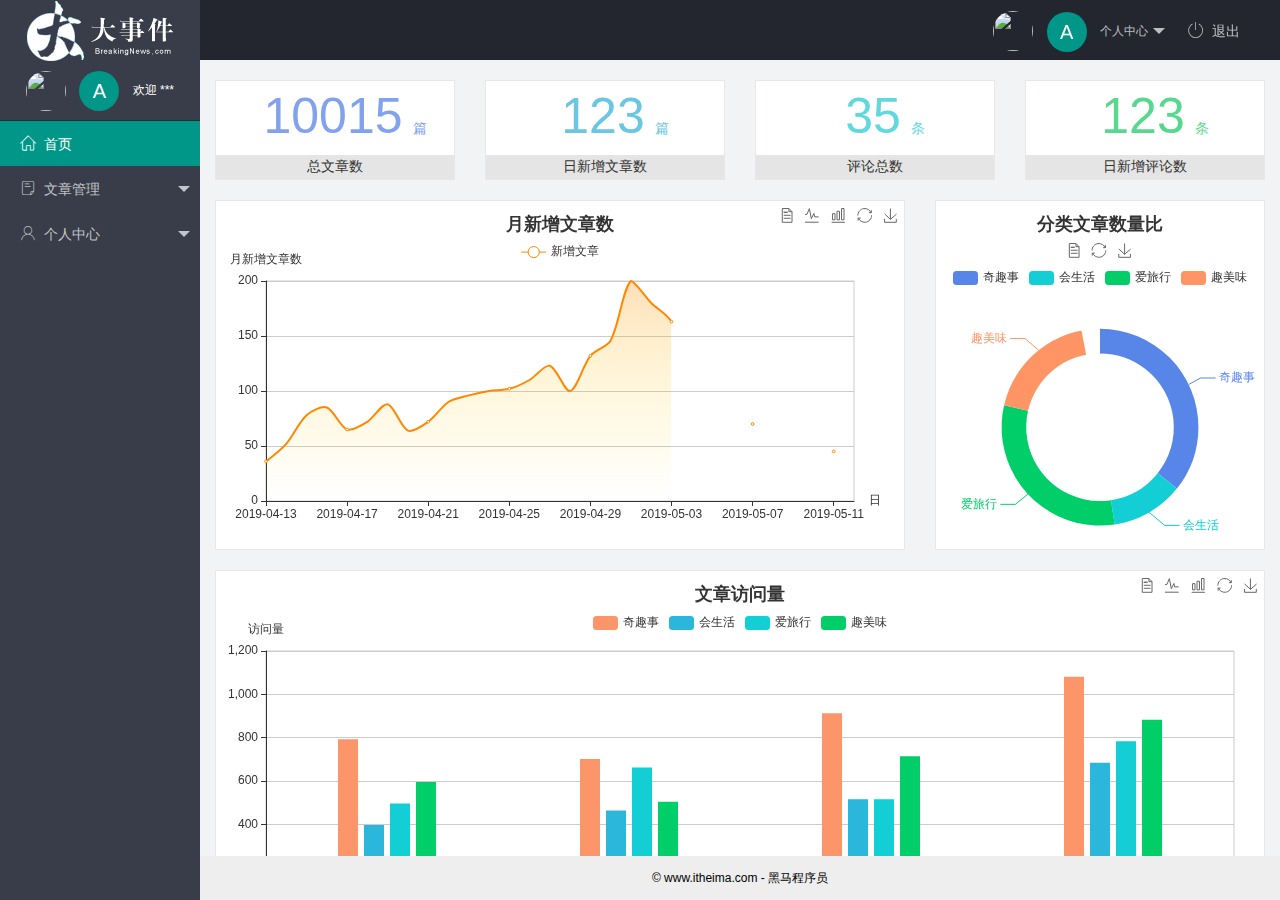
==== commit b4ab1828: "完成了个人中心功能的开发" ====
--- a/index.html
+++ b/index.html
@@ -27,9 +27,9 @@
                         个人中心
                     </a>
                     <dl class="layui-nav-child">
-                        <dd><a href="">基本资料</a></dd>
-                        <dd><a href="">更换头像</a></dd>
-                        <dd><a href="">重置密码</a></dd>
+                        <dd><a href="./user/user_info.html" target="fm">基本资料</a></dd>
+                        <dd><a href="./user/user_avatar.html" target="fm">更换头像</a></dd>
+                        <dd><a href="./user/user_pwd.html" target="fm">重置密码</a></dd>
                     </dl>
                 </li>
                 <li class="layui-nav-item" lay-header-event="menuRight" lay-unselect>
@@ -67,9 +67,12 @@
                         <a href="javascript:;">
                             <span class="iconfont icon-user"></span>个人中心</a>
                         <dl class="layui-nav-child">
-                            <dd><a href="javascript:;"><i class="layui-icon layui-icon-app"></i>基本资料</a></dd>
-                            <dd><a href="javascript:;"><i class="layui-icon layui-icon-app"></i>更换头像</a></dd>
-                            <dd><a href="javascript:;"><i class="layui-icon layui-icon-app"></i>重置密码</a></dd>
+                            <dd><a href="./user/user_info.html" target="fm"><i
+                                        class="layui-icon layui-icon-app"></i>基本资料</a></dd>
+                            <dd><a href="./user/user_avatar.html" target="fm"><i
+                                        class="layui-icon layui-icon-app"></i>更换头像</a></dd>
+                            <dd><a href="./user/user_pwd.html" target="fm"><i
+                                        class="layui-icon layui-icon-app"></i>重置密码</a></dd>
                         </dl>
                     </li>
                 </ul>
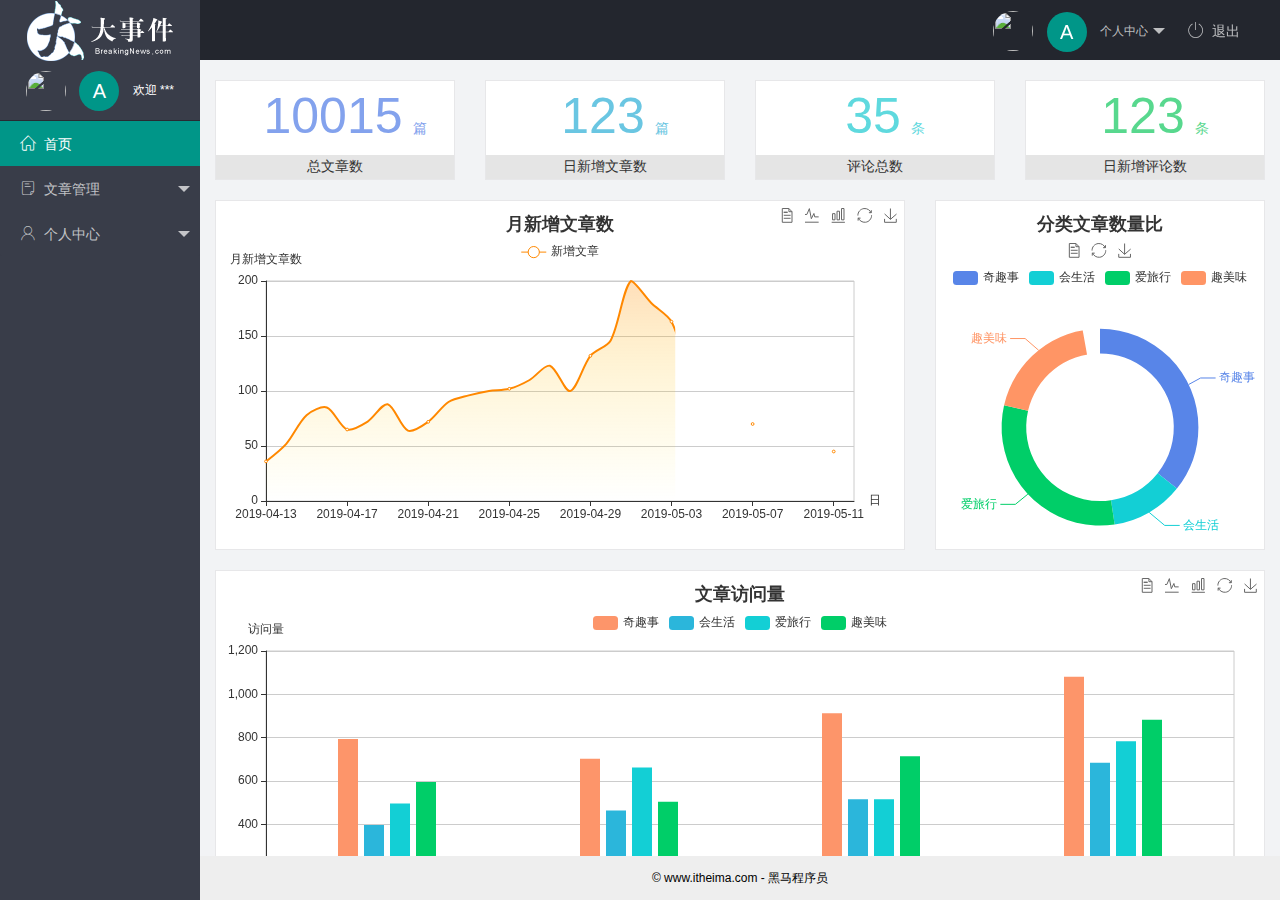
==== commit fb50b928: "完成文章管理相关功能的开发" ====
--- a/index.html
+++ b/index.html
@@ -58,9 +58,12 @@
                         <a class="" href="javascript:;">
                             <span class="iconfont icon-16"></span>文章管理</a>
                         <dl class="layui-nav-child">
-                            <dd><a href="javascript:;"><i class="layui-icon layui-icon-app"></i>文章类别</a></dd>
-                            <dd><a href="javascript:;"><i class="layui-icon layui-icon-app"></i>文章列表</a></dd>
-                            <dd><a href="javascript:;"><i class="layui-icon layui-icon-app"></i>发布文章</a></dd>
+                            <dd><a href="./article/art_cate.html" target="fm"><i
+                                        class="layui-icon layui-icon-app"></i>文章类别</a></dd>
+                            <dd><a href="./article/art_list.html" target="fm"><i
+                                        class="layui-icon layui-icon-app"></i>文章列表</a></dd>
+                            <dd><a href="./article/art_pub.html" target="fm"><i
+                                        class="layui-icon layui-icon-app"></i>发布文章</a></dd>
                         </dl>
                     </li>
                     <li class="layui-nav-item">
